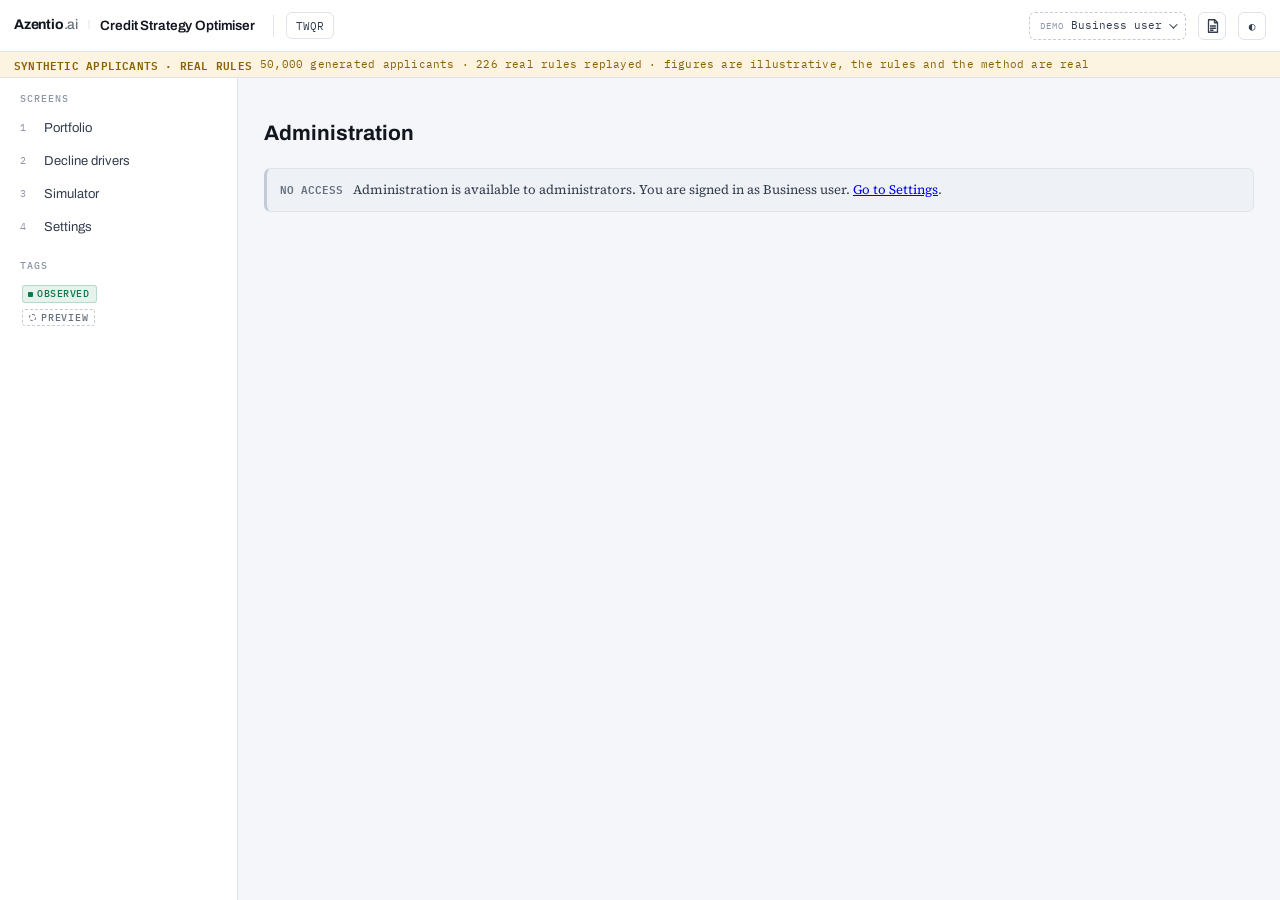
==== ui/admin.html @ 98392843 "Split Settings by role into settings.html and admin.html, with a demo role menu Settings (everyone) " ====
<!doctype html>
<html lang="en">
<head>
<meta charset="utf-8">
<meta name="viewport" content="width=device-width, initial-scale=1">
<title>Administration · Azentio.ai | Credit Strategy Optimiser</title>
<link rel="preconnect" href="https://fonts.googleapis.com">
<link rel="preconnect" href="https://fonts.gstatic.com" crossorigin>
<link rel="stylesheet" href="https://fonts.googleapis.com/css2?family=Archivo:wght@400;500;600;700&family=IBM+Plex+Mono:wght@400;500;600&family=Source+Serif+4:ital,opsz,wght@0,8..60,400;0,8..60,600;1,8..60,400&display=swap">

<link rel="stylesheet" href="tokens.css">
<link rel="stylesheet" href="client.css">
<link rel="stylesheet" href="shell.css">
<link rel="stylesheet" href="settings.css">
</head>
<body>
<div class="app">
  <header class="topbar">
    <button class="iconbtn railtoggle" id="railbtn" aria-label="Menu">☰</button>
    <div class="mark brand" aria-label="Azentio.ai | Credit Strategy Optimiser">
      <span class="az">Azentio<em>.ai</em></span><span class="sep" aria-hidden="true">|</span><b>Credit Strategy Optimiser</b>
    </div>
    <div class="topdiv hide-sm"></div>
    <button class="chip is-static" id="productchip"><span class="fig">—</span></button>
    <div class="spacer"></div>
    <button class="iconbtn" id="specbtn" aria-label="Spec notes" aria-pressed="false" title="Spec notes: number each item and explain it below">
      <svg width="16" height="16" viewBox="0 0 16 16" fill="none" stroke="currentColor" stroke-width="1.3" stroke-linecap="round" stroke-linejoin="round" aria-hidden="true">
        <path d="M3.5 1.75h6.25L12.5 4.5v9.75h-9z"/>
        <path d="M9.5 1.75V4.75h3"/>
        <path d="M5.5 8h5M5.5 10.25h5M5.5 12.25h2.5"/>
      </svg>
    </button>
    <button class="iconbtn" id="themebtn" aria-label="Theme">◐</button>
  </header>

  <div class="demostrip" data-note="sh_strip">
    <b>SYNTHETIC APPLICANTS · REAL RULES</b>
    <span id="demostriptext"></span>
  </div>

  <div class="body">
    <nav class="rail" id="rail" aria-label="Screens"></nav>
    <main class="canvas" id="canvas"><div class="canvaswrap" id="canvaswrap"></div></main>
  </div>
</div>
<div class="scrim" id="scrim"></div>

<script src="settings_data.js"></script>
<script src="session.js"></script>
<script src="demo_bar.js"></script>
<script src="settings_kit.js"></script>
<script src="settings_notes.js"></script>
<script src="admin_notes.js"></script>
<script src="page_shell.js"></script>
<script src="admin.js"></script>
</body>
</html>
---- ui/tokens.css ----
/* ============================================================================
   Credit Decision Studio — design tokens

   The thesis of this product is that every number declares how much we know
   about it. So the chrome is achromatic and the ONLY chroma on screen encodes
   provenance. If you see colour, it is telling you the epistemic status of a
   figure — never decoration, never brand.

   Provenance palette validated for CVD separation (deutan/protan ΔE ≥ 14.9,
   normal-vision ΔE ≥ 17.4) against both surfaces. NOT_MODELLED is deliberately
   achromatic and always carries a diagonal hatch: it is the absence of a
   number, and it must not read as a fourth category of number.
   ========================================================================= */
:root {
  /* achromatic chrome — neutrals carry a slight blue bias so they read as chosen */
  --ink:        #11161f;
  --ink-2:      #333d4d;
  --muted:      #66707f;
  --faint:      #8d97a6;
  --paper:      #f4f6f9;
  --surface:    #ffffff;
  --sunken:     #eef1f5;
  --raised:     #ffffff;
  --line:       #dfe4ea;
  --line-soft:  #eaeef3;
  --line-hard:  #c3cbd6;

  /* provenance — the only chroma in the product */
  --obs:        #0b7a4b;
  --pred:       #1f5fa8;
  --inf:        #c2570f;
  --nm:         #8b93a1;
  --obs-wash:   #e6f3ec;
  --pred-wash:  #e7eef8;
  --inf-wash:   #fbeee3;
  --nm-wash:    #eef0f3;

  /* reserved status — breach only. Never used as an accent. */
  --breach:     #a61b2b;
  --breach-wash:#fbeaec;
  --warn:       #8a6100;
  --warn-wash:  #fcf3e0;

  /* loss greys — achromatic on purpose: a loss is not a provenance. Lender (a rule or product
     limit ended it) is darker than customer (the applicant walked). Both hold ≥ 3:1 against
     --surface and --sunken. --on-obs is text drawn on a solid --obs band. */
  --loss-lender:   #3a4250;
  --loss-customer: #7f8795;
  --on-obs:        #ffffff;

  --shadow-sm:  0 1px 2px rgba(17,22,31,.06), 0 1px 1px rgba(17,22,31,.04);
  --shadow-md:  0 8px 24px rgba(17,22,31,.10), 0 2px 6px rgba(17,22,31,.06);

  --ui:    'Archivo', ui-sans-serif, system-ui, -apple-system, 'Segoe UI', sans-serif;
  --mono:  'IBM Plex Mono', ui-monospace, 'SF Mono', Menlo, monospace;
  --prose: 'Source Serif 4', Georgia, 'Times New Roman', serif;

  --rail: 238px;
  --ledger: 316px;
  --top: 52px;
}

@media (prefers-color-scheme: dark) {
  :root:not([data-theme="light"]) {
    --ink:        #e8ecf2;
    --ink-2:      #b9c2ce;
    --muted:      #8d97a6;
    --faint:      #6b7684;
    --paper:      #0c1015;
    --surface:    #141a22;
    --sunken:     #10151c;
    --raised:     #1a212b;
    --line:       #242c38;
    --line-soft:  #1c232d;
    --line-hard:  #3a4553;
    --obs:        #2ea875;
    --pred:       #5c92d6;
    --inf:        #d2762f;
    --nm:         #7c8694;
    --obs-wash:   #10251d;
    --pred-wash:  #131f30;
    --inf-wash:   #2a1c11;
    --nm-wash:    #1b212a;
    --breach:     #e2586a;
    --breach-wash:#2a1419;
    --warn:       #d5a43f;
    --warn-wash:  #261d0c;
    --loss-lender:   #bcc4ce;
    --loss-customer: #667080;
    --on-obs:        #0c1015;
    --shadow-sm:  0 1px 2px rgba(0,0,0,.4);
    --shadow-md:  0 10px 28px rgba(0,0,0,.5), 0 2px 6px rgba(0,0,0,.35);
  }
}
:root[data-theme="dark"] {
  --ink:        #e8ecf2;
  --ink-2:      #b9c2ce;
  --muted:      #8d97a6;
  --faint:      #6b7684;
  --paper:      #0c1015;
  --surface:    #141a22;
  --sunken:     #10151c;
  --raised:     #1a212b;
  --line:       #242c38;
  --line-soft:  #1c232d;
  --line-hard:  #3a4553;
  --obs:        #2ea875;
  --pred:       #5c92d6;
  --inf:        #d2762f;
  --nm:         #7c8694;
  --obs-wash:   #10251d;
  --pred-wash:  #131f30;
  --inf-wash:   #2a1c11;
  --nm-wash:    #1b212a;
  --breach:     #e2586a;
  --breach-wash:#2a1419;
  --warn:       #d5a43f;
  --warn-wash:  #261d0c;
  --loss-lender:   #bcc4ce;
  --loss-customer: #667080;
  --on-obs:        #0c1015;
  --shadow-sm:  0 1px 2px rgba(0,0,0,.4);
  --shadow-md:  0 10px 28px rgba(0,0,0,.5), 0 2px 6px rgba(0,0,0,.35);
}

* { box-sizing: border-box; }
html, body { height: 100%; }
body {
  margin: 0; background: var(--paper); color: var(--ink);
  font-family: var(--ui); font-size: 14px; line-height: 1.45;
  -webkit-font-smoothing: antialiased;
}
:focus-visible { outline: 2px solid var(--pred); outline-offset: 2px; border-radius: 3px; }
@media (prefers-reduced-motion: reduce) { *, *::before, *::after { animation-duration: .001ms !important; transition-duration: .001ms !important; } }

/* ---------------------------------------------------------------- app shell */
.app { display: flex; flex-direction: column; height: 100%; min-height: 0; }

.topbar {
  display: flex; align-items: center; gap: 12px;
  height: var(--top); flex: 0 0 auto;
  padding: 0 14px; background: var(--surface);
  border-bottom: 1px solid var(--line);
  position: sticky; top: env(safe-area-inset-top, 0px); z-index: 40;
}
.mark { display: flex; align-items: center; gap: 9px; padding-inline-end: 6px; }
.mark svg { display: block; }
.mark b { font-size: 13.5px; font-weight: 700; letter-spacing: -.01em; white-space: nowrap; }
.mark span { font-family: var(--mono); font-size: 10px; color: var(--faint); letter-spacing: .04em; }

.topdiv { width: 1px; height: 22px; background: var(--line); flex: 0 0 auto; }
.spacer { flex: 1 1 auto; }

.chip {
  display: inline-flex; align-items: center; gap: 6px; height: 27px;
  padding: 0 9px; border: 1px solid var(--line); border-radius: 6px;
  background: var(--surface); color: var(--ink-2);
  font-family: var(--mono); font-size: 11px; white-space: nowrap;
  cursor: pointer; transition: border-color .15s, background .15s;
}
.chip:hover { border-color: var(--line-hard); background: var(--sunken); }
.chip.is-static { cursor: default; }
.chip.is-static:hover { border-color: var(--line); background: var(--surface); }
.chip .dot { width: 6px; height: 6px; border-radius: 50%; background: var(--obs); flex: 0 0 auto; }
.chip.env-uat .dot { background: var(--warn); }
.chip.env-dev .dot { background: var(--nm); }
.chip kbd {
  font-family: var(--mono); font-size: 9.5px; color: var(--faint);
  border: 1px solid var(--line); border-radius: 3px; padding: 0 3px; background: var(--sunken);
}
.iconbtn {
  display: inline-grid; place-items: center; width: 28px; height: 28px;
  border: 1px solid var(--line); border-radius: 6px; background: var(--surface);
  color: var(--ink-2); cursor: pointer; font-family: var(--mono); font-size: 11px;
  transition: border-color .15s, background .15s;
}
.iconbtn:hover { border-color: var(--line-hard); background: var(--sunken); }

.who { display: flex; align-items: center; gap: 8px; }
.who .av {
  width: 27px; height: 27px; border-radius: 50%; display: grid; place-items: center;
  background: var(--sunken); border: 1px solid var(--line);
  font-family: var(--mono); font-size: 10.5px; font-weight: 600; color: var(--ink-2);
}
.who .nm { line-height: 1.15; }
.who .nm b { display: block; font-size: 12px; font-weight: 600; }
.who .nm span { display: block; font-family: var(--mono); font-size: 9.5px; color: var(--faint); letter-spacing: .03em; }

/* synthetic-data strip — REQUIREMENTS §31.4 */
.demostrip {
  flex: 0 0 auto; display: flex; align-items: center; gap: 8px;
  padding: 5px 14px; background: var(--warn-wash);
  border-bottom: 1px solid var(--line);
  font-family: var(--mono); font-size: 10.5px; color: var(--warn); letter-spacing: .02em;
}
.demostrip b { font-weight: 600; }

.body { display: flex; flex: 1 1 auto; min-height: 0; }

/* ---------------------------------------------------------------- left rail */
.rail {
  flex: 0 0 var(--rail); width: var(--rail); background: var(--surface);
  border-inline-end: 1px solid var(--line); overflow-y: auto; padding: 14px 0 28px;
}
.railgroup { padding: 0 12px; margin-bottom: 16px; }
.railgroup > h4 {
  margin: 0 0 6px; padding-inline-start: 8px;
  font-family: var(--mono); font-size: 9.5px; font-weight: 500;
  letter-spacing: .1em; text-transform: uppercase; color: var(--faint);
}
.navitem {
  display: flex; align-items: center; gap: 9px; width: 100%;
  padding: 7px 8px; border: 0; border-radius: 6px; background: none;
  color: var(--ink-2); font-family: var(--ui); font-size: 13px; text-align: start;
  cursor: pointer; transition: background .12s, color .12s;
}
.navitem:hover { background: var(--sunken); color: var(--ink); }
.navitem[aria-current="page"] { background: var(--sunken); color: var(--ink); font-weight: 600; }
.navitem .n {
  font-family: var(--mono); font-size: 10px; color: var(--faint);
  min-width: 15px; font-variant-numeric: tabular-nums;
}
.navitem[aria-current="page"] .n { color: var(--ink); }
.navitem .lbl { flex: 1 1 auto; min-width: 0; }
.navitem .flag {
  width: 5px; height: 5px; border-radius: 50%; flex: 0 0 auto;
}
.navitem .flag.obs { background: var(--obs); }
.navitem .flag.inf { background: var(--inf); }
.navitem .flag.breach { background: var(--breach); }

/* ---------------------------------------------------------------- canvas */
.canvas { flex: 1 1 auto; min-width: 0; overflow-y: auto; }
.canvaswrap { padding: 22px 26px 64px; max-width: 1180px; }

.pagehead { margin-bottom: 20px; }
.pagehead .eyebrow {
  font-family: var(--mono); font-size: 10px; letter-spacing: .12em;
  text-transform: uppercase; color: var(--faint); margin-bottom: 5px;
}
.pagehead h1 {
  margin: 0 0 7px; font-size: 25px; font-weight: 700; letter-spacing: -.021em;
  text-wrap: balance; line-height: 1.16;
}
.pagehead .sub {
  font-family: var(--prose); font-size: 15px; line-height: 1.52;
  color: var(--muted); max-width: 66ch; margin: 0;
}

/* ---------------------------------------------------------------- ledger */
.ledger {
  flex: 0 0 var(--ledger); width: var(--ledger);
  background: var(--surface); border-inline-start: 1px solid var(--line);
  overflow-y: auto; padding: 16px 16px 40px;
}
.ledger h3 {
  margin: 0 0 3px; font-family: var(--mono); font-size: 10px; font-weight: 600;
  letter-spacing: .11em; text-transform: uppercase; color: var(--faint);
}
.ledger .lead {
  font-family: var(--prose); font-size: 12.5px; line-height: 1.5;
  color: var(--muted); margin: 0 0 14px;
}
.ledgerblock { padding-bottom: 14px; margin-bottom: 14px; border-bottom: 1px solid var(--line-soft); }
.ledgerblock:last-child { border-bottom: 0; }

/* ---------------------------------------------------------------- provenance */
.pv {
  display: inline-flex; align-items: center; gap: 4px; vertical-align: middle;
  padding: 1px 6px 1px 5px; border-radius: 3px;
  font-family: var(--mono); font-size: 9.5px; font-weight: 500; letter-spacing: .06em;
  white-space: nowrap; border: 1px solid transparent;
}
.pv::before { content: ''; width: 5px; height: 5px; border-radius: 1px; flex: 0 0 auto; }
.pv-OBSERVED      { color: var(--obs);  background: var(--obs-wash);  border-color: color-mix(in srgb, var(--obs) 22%, transparent); }
.pv-OBSERVED::before { background: var(--obs); }
.pv-PREDICTED     { color: var(--pred); background: var(--pred-wash); border-color: color-mix(in srgb, var(--pred) 22%, transparent); }
.pv-PREDICTED::before { background: var(--pred); }
.pv-INFERRED      { color: var(--inf);  background: var(--inf-wash);  border-color: color-mix(in srgb, var(--inf) 22%, transparent); }
.pv-INFERRED::before { background: var(--inf); }
.pv-NOT_MODELLED  { color: var(--nm);   background: var(--nm-wash);   border-color: color-mix(in srgb, var(--nm) 30%, transparent); }
.pv-NOT_MODELLED::before {
  background: repeating-linear-gradient(45deg, var(--nm) 0 1px, transparent 1px 2.5px);
}
.pv-BLENDED       { color: var(--ink-2); background: var(--sunken); border-color: var(--line); }
.pv-BLENDED::before {
  background: linear-gradient(90deg, var(--obs) 0 50%, var(--inf) 50% 100%);
}

/* ---------------------------------------------------------------- figures */
.fig { font-family: var(--mono); font-variant-numeric: tabular-nums; letter-spacing: -.01em; }
.nodata { font-family: var(--mono); color: var(--faint); }

.tiles { display: grid; gap: 1px; background: var(--line); border: 1px solid var(--line); border-radius: 9px; overflow: hidden; }
.tiles.c1 { grid-template-columns: minmax(0,1fr); }
.tiles.c2 { grid-template-columns: repeat(2, minmax(0,1fr)); }
.tiles.c3 { grid-template-columns: repeat(3, minmax(0,1fr)); }
.tiles.c4 { grid-template-columns: repeat(4, minmax(0,1fr)); }
.tile { background: var(--surface); padding: 13px 15px 14px; min-width: 0; }
.tile .k {
  font-family: var(--mono); font-size: 9.5px; letter-spacing: .09em;
  text-transform: uppercase; color: var(--faint); margin-bottom: 7px;
  display: flex; align-items: center; gap: 5px; flex-wrap: wrap;
  min-height: 30px; align-content: flex-start; line-height: 1.35;
}
.tile .v {
  font-family: var(--mono); font-size: 25px; font-weight: 500; letter-spacing: -.028em;
  font-variant-numeric: tabular-nums; line-height: 1.05; color: var(--ink);
  display: flex; align-items: baseline; gap: 7px; flex-wrap: wrap;
}
.tile .v small { font-size: 12px; font-weight: 400; color: var(--muted); letter-spacing: 0; }
.tile .d { margin-top: 6px; font-size: 11.5px; color: var(--muted); }
.tile .d .fig { font-size: 11px; }
.tile.on-obs  .v { color: var(--obs); }
.tile.on-inf  .v { color: var(--inf); }
.tile.on-breach .v { color: var(--breach); }

/* ---------------------------------------------------------------- panels */
.panel {
  background: var(--surface); border: 1px solid var(--line);
  border-radius: 9px; margin-top: 18px; overflow: hidden;
}
.panelhead {
  display: flex; align-items: center; gap: 10px; flex-wrap: wrap;
  padding: 12px 15px; border-bottom: 1px solid var(--line-soft);
}
.panelhead h2 { margin: 0; font-size: 14px; font-weight: 600; letter-spacing: -.005em; }
.panelhead .hint { font-family: var(--mono); font-size: 10px; color: var(--faint); letter-spacing: .03em; }
.panelbody { padding: 15px; }
.panelbody.tight { padding: 0; }

.note {
  font-family: var(--prose); font-size: 13.5px; line-height: 1.55; color: var(--muted);
  margin: 0; max-width: 72ch;
}
.note + .note { margin-top: 9px; }
.note b, .note strong { color: var(--ink-2); font-weight: 600; }
.note code, .code { font-family: var(--mono); font-size: .88em; color: var(--ink-2); background: var(--sunken); padding: 1px 4px; border-radius: 3px; }

.caveat {
  display: flex; gap: 10px; padding: 11px 13px; border-radius: 7px;
  background: var(--sunken); border: 1px solid var(--line);
  border-inline-start: 3px solid var(--line-hard); margin-top: 14px;
}
.caveat.warn   { background: var(--warn-wash);   border-color: color-mix(in srgb, var(--warn) 25%, transparent);   border-inline-start-color: var(--warn); }
.caveat.breach { background: var(--breach-wash); border-color: color-mix(in srgb, var(--breach) 25%, transparent); border-inline-start-color: var(--breach); }
.caveat.obs    { background: var(--obs-wash);    border-color: color-mix(in srgb, var(--obs) 25%, transparent);    border-inline-start-color: var(--obs); }
.caveat .ci { font-family: var(--mono); font-size: 11px; font-weight: 600; flex: 0 0 auto; color: var(--muted); padding-top: 1px; }
.caveat.warn .ci { color: var(--warn); }
.caveat.breach .ci { color: var(--breach); }
.caveat.obs .ci { color: var(--obs); }
.caveat p { margin: 0; font-family: var(--prose); font-size: 13px; line-height: 1.5; color: var(--ink-2); }
.caveat p + p { margin-top: 6px; }
.caveat strong { font-weight: 600; }

/* ---------------------------------------------------------------- tables */
.tablewrap { overflow-x: auto; }
table.t { width: 100%; border-collapse: collapse; font-size: 12.5px; }
table.t th {
  text-align: start; padding: 8px 12px; font-family: var(--mono); font-weight: 500;
  font-size: 9.5px; letter-spacing: .08em; text-transform: uppercase; color: var(--faint);
  border-bottom: 1px solid var(--line); white-space: nowrap; background: var(--surface);
  position: sticky; top: 0;
}
table.t td { padding: 8px 12px; border-bottom: 1px solid var(--line-soft); vertical-align: top; }
table.t tr:last-child td { border-bottom: 0; }
table.t td.num { text-align: end; font-family: var(--mono); font-variant-numeric: tabular-nums; white-space: nowrap; }
table.t th.num { text-align: end; }
table.t tbody tr:hover td { background: var(--sunken); }
table.t tr.is-total td { border-top: 1px solid var(--line-hard); font-weight: 600; background: var(--sunken); }
table.t tr.is-nm td { color: var(--nm); }
.rid { font-family: var(--mono); font-size: 11px; color: var(--ink-2); white-space: nowrap; }
.thin {
  font-family: var(--mono); font-size: 9px; letter-spacing: .07em; color: var(--inf);
  border: 1px solid color-mix(in srgb, var(--inf) 30%, transparent); background: var(--inf-wash);
  padding: 0 4px; border-radius: 3px;
}

/* ---------------------------------------------------------------- controls */
.controls { display: grid; gap: 15px; }
.ctrl { display: grid; gap: 7px; }
.ctrl .row { display: flex; align-items: baseline; justify-content: space-between; gap: 10px; }
.ctrl label { font-size: 12.5px; font-weight: 500; color: var(--ink-2); display: flex; align-items: center; gap: 7px; }
.ctrl .val { font-family: var(--mono); font-size: 14px; font-weight: 500; font-variant-numeric: tabular-nums; }
.ctrl .val .was { font-size: 10.5px; color: var(--faint); font-weight: 400; margin-inline-start: 6px; }
.ctrl input[type=range] { width: 100%; accent-color: var(--ink-2); height: 20px; }
.ctrl .scale { display: flex; justify-content: space-between; font-family: var(--mono); font-size: 9.5px; color: var(--faint); }

.lock {
  font-family: var(--mono); font-size: 9px; letter-spacing: .07em; color: var(--breach);
  border: 1px solid color-mix(in srgb, var(--breach) 30%, transparent);
  background: var(--breach-wash); padding: 0 4px; border-radius: 3px; white-space: nowrap;
}
.toggles { display: grid; gap: 8px; }
.tg {
  display: flex; align-items: center; gap: 10px; padding: 9px 11px;
  border: 1px solid var(--line); border-radius: 7px; background: var(--surface);
}
.tg.is-locked { background: var(--sunken); }
.tg input { margin: 0; accent-color: var(--ink-2); width: 15px; height: 15px; flex: 0 0 auto; }
.tg .tgmain { flex: 1 1 auto; min-width: 0; }
.tg .tgmain b { display: block; font-family: var(--mono); font-size: 11px; font-weight: 500; }
.tg .tgmain span { display: block; font-size: 11px; color: var(--muted); margin-top: 1px; }

.btn {
  display: inline-flex; align-items: center; justify-content: center; gap: 7px;
  padding: 8px 15px; border-radius: 7px; border: 1px solid var(--ink);
  background: var(--ink); color: var(--surface);
  font-family: var(--ui); font-size: 13px; font-weight: 600; cursor: pointer;
  transition: opacity .15s;
}
.btn:hover { opacity: .88; }
.btn:disabled { opacity: .45; cursor: default; }
.btn.ghost { background: var(--surface); color: var(--ink-2); border-color: var(--line-hard); font-weight: 500; }
.btn.ghost:hover { background: var(--sunken); opacity: 1; }
.btn.sm { padding: 5px 11px; font-size: 12px; }

.seg { display: inline-flex; border: 1px solid var(--line); border-radius: 7px; overflow: hidden; background: var(--surface); }
.seg button {
  padding: 6px 12px; border: 0; background: none; color: var(--muted);
  font-family: var(--mono); font-size: 11px; cursor: pointer; border-inline-end: 1px solid var(--line);
}
.seg button:last-child { border-inline-end: 0; }
.seg button[aria-pressed="true"] { background: var(--sunken); color: var(--ink); font-weight: 600; }

/* ---------------------------------------------------------------- charts */
.chart { width: 100%; display: block; overflow: visible; }
.chart text { font-family: var(--mono); fill: var(--muted); font-size: 10px; }
.chart .axis { stroke: var(--line); stroke-width: 1; }
.chart .grid { stroke: var(--line-soft); stroke-width: 1; }
.chart .lbl-strong { fill: var(--ink); font-weight: 500; }
.hatch-nm { fill: var(--nm-wash); }

.legend { display: flex; flex-wrap: wrap; gap: 12px; margin-top: 10px; }
.legend .li { display: flex; align-items: center; gap: 6px; font-family: var(--mono); font-size: 10.5px; color: var(--muted); }
.legend .sw { width: 10px; height: 10px; border-radius: 2px; flex: 0 0 auto; border: 1px solid rgba(0,0,0,.08); }

.tip {
  position: fixed; z-index: 90; pointer-events: none; opacity: 0;
  background: var(--raised); border: 1px solid var(--line-hard); border-radius: 7px;
  box-shadow: var(--shadow-md); padding: 8px 10px; font-size: 11.5px;
  max-width: 260px; transition: opacity .1s; color: var(--ink);
}
.tip b { font-family: var(--mono); font-size: 11px; display: block; margin-bottom: 3px; }
.tip .r { display: flex; justify-content: space-between; gap: 14px; font-family: var(--mono); font-size: 10.5px; color: var(--muted); }
.tip .r span:last-child { color: var(--ink); }

/* stacked provenance bar */
.pvbar { display: flex; height: 26px; border-radius: 5px; overflow: hidden; border: 1px solid var(--line); background: var(--sunken); }
.pvbar > div { position: relative; min-width: 0; transition: flex-basis .35s ease; }
.pvbar .s-obs { background: var(--obs); }
.pvbar .s-inf { background: var(--inf); }
.pvbar .s-nm  { background: repeating-linear-gradient(45deg, var(--nm) 0 3px, color-mix(in srgb, var(--nm) 45%, transparent) 3px 6px); }
.pvbar > div + div { border-inline-start: 2px solid var(--surface); }
.pvkeys { display: grid; gap: 5px; margin-top: 9px; }
.pvkeys .k { display: flex; align-items: center; gap: 7px; font-family: var(--mono); font-size: 10.5px; }
.pvkeys .k .sw { width: 9px; height: 9px; border-radius: 2px; flex: 0 0 auto; }
.pvkeys .k .nmsw { background: repeating-linear-gradient(45deg, var(--nm) 0 2px, transparent 2px 4px); border: 1px solid var(--nm); }
.pvkeys .k .lbl { flex: 1 1 auto; color: var(--muted); }
.pvkeys .k .v { color: var(--ink); font-variant-numeric: tabular-nums; }

/* constraint gauge */
.gauge { margin-top: 4px; }
.gauge .track { position: relative; height: 8px; border-radius: 4px; background: var(--sunken); border: 1px solid var(--line); overflow: hidden; }
.gauge .fill { position: absolute; inset-block: 0; inset-inline-start: 0; background: var(--obs); transition: inline-size .4s ease; }
.gauge.is-breach .fill { background: var(--breach); }
.gauge .cap { position: absolute; inset-block: -3px; width: 2px; background: var(--ink); }
.gauge .rowlbl { display: flex; justify-content: space-between; font-family: var(--mono); font-size: 10.5px; margin-bottom: 5px; }
.gauge .rowlbl span:last-child { color: var(--muted); }

/* funnel */
.funnel { display: grid; gap: 7px; }
.fstep { display: grid; grid-template-columns: 1fr auto; gap: 10px; align-items: center; }
.fstep .fbar { height: 34px; border-radius: 5px; background: var(--sunken); border: 1px solid var(--line); position: relative; overflow: hidden; }
.fstep .ffill { position: absolute; inset-block: 0; inset-inline-start: 0; background: var(--pred-wash); border-inline-end: 2px solid var(--pred); transition: inline-size .5s ease; }
.fstep .ftext { position: absolute; inset-block: 0; inset-inline-start: 11px; display: flex; align-items: center; gap: 9px; font-size: 12px; }
.fstep .ftext .fn { font-family: var(--mono); font-variant-numeric: tabular-nums; font-weight: 500; }
.fstep .ftext .fl { color: var(--muted); }
.fstep .fpct { font-family: var(--mono); font-size: 11px; color: var(--faint); font-variant-numeric: tabular-nums; min-width: 46px; text-align: end; }

/* run states */
.runlog { display: grid; gap: 6px; font-family: var(--mono); font-size: 11.5px; }
.runlog .ln { display: flex; align-items: center; gap: 9px; color: var(--faint); transition: color .2s; }
.runlog .ln.is-done { color: var(--ink-2); }
.runlog .ln .st { width: 12px; text-align: center; }
.runlog .ln.is-done .st { color: var(--obs); }

.skeleton { background: var(--sunken); border-radius: 6px; animation: pulse 1.4s ease-in-out infinite; }
@keyframes pulse { 0%,100% { opacity: .55; } 50% { opacity: 1; } }

/* audit feed */
.feed { display: grid; gap: 0; }
.feed .ev { display: grid; grid-template-columns: auto 1fr; gap: 9px; padding: 8px 0; border-bottom: 1px solid var(--line-soft); }
.feed .ev:last-child { border-bottom: 0; }
.feed .ev .t { font-family: var(--mono); font-size: 9.5px; color: var(--faint); padding-top: 2px; white-space: nowrap; }
.feed .ev .m { font-size: 11.5px; line-height: 1.4; min-width: 0; }
.feed .ev .m b { font-weight: 600; }
.feed .ev .m span { display: block; font-family: var(--mono); font-size: 9.5px; color: var(--faint); margin-top: 1px; }

/* diff */
.diff { font-family: var(--mono); font-size: 11.5px; }
.diff .dl { display: grid; grid-template-columns: 16px 1fr; gap: 8px; padding: 3px 9px; border-radius: 4px; }
.diff .dl.add { background: var(--obs-wash); color: var(--obs); }
.diff .dl.del { background: var(--breach-wash); color: var(--breach); }
.diff .dl.same { color: var(--muted); }

/* maker-checker */
.mcstep { display: grid; grid-template-columns: 26px 1fr; gap: 11px; padding-bottom: 14px; position: relative; }
.mcstep::before { content: ''; position: absolute; inset-inline-start: 12.5px; top: 26px; bottom: 0; width: 1px; background: var(--line); }
.mcstep:last-child { padding-bottom: 0; }
.mcstep:last-child::before { display: none; }
.mcstep .bub {
  width: 26px; height: 26px; border-radius: 50%; display: grid; place-items: center;
  border: 1px solid var(--line-hard); background: var(--surface);
  font-family: var(--mono); font-size: 10px; color: var(--faint); z-index: 1;
}
.mcstep.is-done .bub { border-color: var(--obs); color: var(--obs); background: var(--obs-wash); }
.mcstep.is-active .bub { border-color: var(--ink); color: var(--ink); font-weight: 600; }
.mcstep .mcb b { display: block; font-size: 12.5px; font-weight: 600; }
.mcstep .mcb p { margin: 2px 0 0; font-size: 11.5px; color: var(--muted); }
.mcstep .mcb .who2 { font-family: var(--mono); font-size: 10px; color: var(--faint); margin-top: 3px; }

/* champion/challenger arms */
.arms { display: grid; gap: 12px; }
.arm { border: 1px solid var(--line); border-radius: 8px; padding: 13px 15px; background: var(--surface); }
.arm.is-chal { border-inline-start: 3px solid var(--inf); }
.arm.is-champ { border-inline-start: 3px solid var(--obs); }
.armhead { display: flex; align-items: center; justify-content: space-between; gap: 10px; margin-bottom: 10px; }
.armhead b { font-size: 13px; }
.armgrid { display: grid; grid-template-columns: repeat(auto-fit, minmax(96px, 1fr)); gap: 12px; }
.armgrid .a { min-width: 0; }
.armgrid .a .k { font-family: var(--mono); font-size: 9px; letter-spacing: .08em; text-transform: uppercase; color: var(--faint); }
.armgrid .a .v { font-family: var(--mono); font-size: 16px; font-variant-numeric: tabular-nums; margin-top: 3px; }

.roadmap { display: grid; gap: 0; }
.rmrow { display: grid; grid-template-columns: 96px 1fr; gap: 14px; padding: 13px 0; border-bottom: 1px solid var(--line-soft); }
.rmrow:last-child { border-bottom: 0; }
.rmrow .rd { font-family: var(--mono); font-size: 11px; color: var(--ink-2); }
.rmrow .rd span { display: block; font-size: 9.5px; color: var(--faint); margin-top: 2px; letter-spacing: .06em; }
.rmrow .rb b { display: block; font-size: 13px; font-weight: 600; margin-bottom: 3px; }
.rmrow .rb p { margin: 0; font-family: var(--prose); font-size: 13px; color: var(--muted); line-height: 1.5; }
.st-pill {
  display: inline-block; font-family: var(--mono); font-size: 9px; letter-spacing: .07em;
  padding: 1px 5px; border-radius: 3px; margin-inline-start: 7px; vertical-align: 1px;
}
.st-pill.shipped { color: var(--obs); background: var(--obs-wash); border: 1px solid color-mix(in srgb, var(--obs) 25%, transparent); }
.st-pill.spec    { color: var(--muted); background: var(--sunken); border: 1px solid var(--line); }

.cols2 { display: grid; grid-template-columns: repeat(auto-fit, minmax(300px, 1fr)); gap: 18px; align-items: start; }
.cols2 .panel { margin-top: 0; }

.railtoggle { display: none; }

/* ---------------------------------------------------------------- responsive */
@media (max-width: 1320px) { :root { --ledger: 280px; } }
@media (max-width: 1120px) {
  /* four across stops being readable once the ledger overlays the canvas */
  .tiles.c4, .tiles.c3 { grid-template-columns: repeat(2, minmax(0,1fr)); }
  .ledger { display: none; }
  .ledger.is-open {
    display: block; position: fixed; inset-block: 0; inset-inline-end: 0; width: min(330px, 92vw);
    z-index: 60; box-shadow: var(--shadow-md); padding-top: calc(16px + env(safe-area-inset-top, 0px));
  }
  .railtoggle { display: inline-grid; }
}
@media (max-width: 860px) {
  .rail {
    position: fixed; inset-block: 0; inset-inline-start: 0; z-index: 60;
    box-shadow: var(--shadow-md); display: none;
    padding-top: calc(14px + env(safe-area-inset-top, 0px));
  }
  .rail.is-open { display: block; }
  .canvaswrap { padding: 18px 16px 56px; }
  .mark b { display: none; }
  .hide-sm { display: none !important; }
}
@media (max-width: 560px) {
  .tiles.c4, .tiles.c3, .tiles.c2 { grid-template-columns: minmax(0,1fr); }
  .pagehead h1 { font-size: 21px; }
  .tile .v { font-size: 21px; }
}

.scrim { position: fixed; inset: 0; background: rgba(17,22,31,.4); z-index: 50; display: none; }
.scrim.is-open { display: block; }
---- ui/client.css ----
/* Screen-specific layout for the client screens.
   No new colours: everything chromatic comes from the provenance tokens in tokens.css. */

/* client.html has no evidence ledger, so the rail + canvas flex layout in tokens.css needs no
   override here. The rail's own responsive collapse below 860px is inherited unchanged. */

/* ------------------------------------------------------------------ funnel
   One panel, two views (Funnel, Bars) over one model. Still-in is --obs (it is OBSERVED).
   Losses are achromatic: --loss-lender when a rule or product limit ended the application,
   --loss-customer when the applicant walked. No hue and no hatch, so colour still encodes
   provenance only and hatching still means NOT MODELLED. Every figure is tabular. */
.fpanel { font-variant-numeric: tabular-nums; }
.fpanel .panelhead h3 { margin-inline-end: auto; }

.fseg { display: inline-flex; padding: 2px; gap: 2px; border: 1px solid var(--line); border-radius: 7px; background: var(--sunken); }
.fseg button {
  border: 0; background: transparent; color: var(--muted); cursor: pointer;
  font-family: var(--ui); font-size: 12px; font-weight: 500; padding: 4px 11px; border-radius: 5px;
}
.fseg button:hover { color: var(--ink); }
.fseg button[aria-pressed="true"] { background: var(--surface); color: var(--ink); box-shadow: var(--shadow-sm); }

.flede { margin: 0 0 12px; font-size: 13.5px; line-height: 1.55; color: var(--ink-2); max-width: 72ch; }
.flede b { color: var(--ink); font-weight: 600; }

.fkey { display: flex; flex-wrap: wrap; gap: 6px 16px; margin-bottom: 10px; font-size: 11.5px; color: var(--muted); }
.fkey span { display: inline-flex; align-items: center; gap: 6px; }
.fkey i { display: block; width: 12px; height: 8px; border-radius: 2px; }
.fkey .k-go { background: var(--obs); }
.fkey .k-lender { background: var(--loss-lender); }
.fkey .k-customer { background: var(--loss-customer); }

/* The two views share one grid cell, so the panel is always as tall as the taller view and the
   page never jumps on a switch. The switch is a 300ms cross-fade. */
.fviews { display: grid; }
.fview { grid-area: 1 / 1; min-width: 0; opacity: 0; visibility: hidden;
         transition: opacity .3s ease, visibility 0s linear .3s; }
.fview.is-on { opacity: 1; visibility: visible; transition: opacity .3s ease, visibility 0s; }
@media (prefers-reduced-motion: reduce) { .fview, .fview.is-on { transition: none; } }

/* ---------------------------------------------------------- bars view */
/* One grid for the whole view, which every row joins as a subgrid: the figure column is sized
   once, to its widest content, so it never wraps and every row's columns line up. */
.fbars { display: grid; grid-template-columns: 172px minmax(0, 1fr) max-content 26px; column-gap: 12px;
         row-gap: 4px; padding: 2px 0 4px; }
.fbars > * { grid-column: 1 / -1; }
.frow { display: grid; grid-template-columns: subgrid; align-items: center; min-height: 36px; border-radius: 6px; }
.frow .lbl { display: flex; flex-direction: column; gap: 1px; min-width: 0; }
.frow .lbl b { font-size: 12.5px; font-weight: 500; color: var(--ink); }
.frow .lbl .why { font-size: 11px; color: var(--muted); }
.frow .track { height: 22px; position: relative; background: var(--sunken); border-radius: 4px; overflow: hidden; }
.frow .track i { position: absolute; inset-block: 0; inset-inline-start: 0; display: block; }
.frow .track i.go { background: var(--obs); opacity: .82; border-radius: 4px 0 0 4px; }
/* The 2px gap between kept and lost separates them without relying on hue. */
.frow .track i.lost { border-inline-start: 2px solid var(--sunken); }
.frow.is-lender .track i.lost { background: var(--loss-lender); }
.frow.is-customer .track i.lost { background: var(--loss-customer); }
.frow .fig-r { display: flex; flex-direction: column; align-items: flex-end; gap: 1px; text-align: end; font-family: var(--mono); }
.frow .fig-r b { font-size: 13px; font-weight: 500; color: var(--ink-2); display: inline-flex; align-items: center; gap: 6px; }
.frow .fig-r > span { font-size: 10.5px; color: var(--muted); white-space: nowrap; }
.frow .fig-r b { white-space: nowrap; }
.frow.is-worst .lbl b, .frow.is-worst .fig-r b { font-weight: 700; color: var(--ink); }
.frow.is-open { background: var(--sunken); box-shadow: 0 0 0 4px var(--sunken); }
.frow .chev { display: flex; justify-content: center; }

.fbadge { font-style: normal; font-family: var(--mono); font-size: 9px; font-weight: 600; letter-spacing: .08em;
          text-transform: uppercase; color: var(--muted); border: 1px solid var(--line-hard); border-radius: 4px; padding: 1px 5px; }
.fbadge.is-booked { color: var(--obs); border-color: color-mix(in srgb, var(--obs) 40%, transparent); background: var(--obs-wash); }

/* Applied and Booked are the totals the funnel starts and ends on: same separator either side. */
.fsep { height: 0; border-top: 1px solid var(--line); margin: 4px 0; }
.frow.is-start .lbl b, .frow.is-end .lbl b, .frow.is-end .fig-r b { font-weight: 700; color: var(--ink); }
.frow.is-end { background: var(--paper); box-shadow: 0 0 0 4px var(--paper); }
.frow.is-end .track { background: var(--surface); }
.frow.is-end .track i.go { opacity: 1; }

.fgroup { display: flex; align-items: flex-end; justify-content: space-between; gap: 12px; padding: 8px 0 2px;
          border-bottom: 1px solid var(--line-soft); margin-bottom: 2px; }
.fgroup .gl, .fgroup .colhead { font-family: var(--mono); font-size: 9.5px; letter-spacing: .08em; text-transform: uppercase; color: var(--faint); }
.fgroup .colhead { text-align: end; margin-inline-end: 38px; display: flex; flex-direction: column; align-items: flex-end; }
.fgroup .colhead small { font-size: 9px; letter-spacing: 0; text-transform: none; }
.fbars .fgroup:first-of-type { padding-top: 2px; }

.fchev { display: inline-grid; place-items: center; width: 24px; height: 24px; border-radius: 5px; cursor: pointer;
         border: 1px solid var(--line); background: var(--surface); color: var(--ink-2); padding: 0; }
.fchev:hover { border-color: var(--line-hard); color: var(--ink); }
.fchev svg { transition: transform .2s ease; }
.fchev[aria-expanded="true"] svg { transform: rotate(90deg); }

/* ---------------------------------------------------------- funnel view */
.ffunnelhost { width: 100%; }
.fsvg { display: block; overflow: visible; font-family: var(--ui); }
.fsvg .f-band { fill: var(--obs); opacity: .88; }
.fsvg .f-band.is-end { opacity: 1; }
.fsvg .f-conn { fill: var(--obs); opacity: .26; }
.fsvg .f-total { stroke: var(--ink-2); stroke-width: 1; }
.fsvg .f-blabel { font-family: var(--mono); font-size: 11px; fill: var(--ink-2); font-variant-numeric: tabular-nums; }
.fsvg .f-blabel.is-in { fill: var(--on-obs); font-weight: 500; }
.fsvg .f-blabel.is-end { font-weight: 600; fill: var(--ink); }
.fsvg .f-blabel.is-end.is-in { fill: var(--on-obs); }
.fsvg .f-name { font-size: 12.5px; font-weight: 500; fill: var(--ink); }
.fsvg .f-name.is-start, .fsvg .f-name.is-end { font-weight: 700; }
.fsvg .f-sub { font-size: 11px; fill: var(--muted); }
.fsvg .f-gl { font-family: var(--mono); font-size: 9.5px; letter-spacing: .08em; text-transform: uppercase; fill: var(--faint); }
.fsvg .f-gdiv { stroke: var(--line-soft); stroke-width: 1; }
.fsvg .f-arrow { fill: none; stroke-linecap: butt; }
.fsvg .is-lender .f-arrow { stroke: var(--loss-lender); }
.fsvg .is-lender .f-head { fill: var(--loss-lender); }
.fsvg .is-customer .f-arrow { stroke: var(--loss-customer); stroke-dasharray: 5 4; }
.fsvg .is-customer .f-head { fill: var(--loss-customer); }
.fsvg .f-l1 { font-family: var(--mono); font-size: 12px; font-weight: 600; fill: var(--ink); font-variant-numeric: tabular-nums; }
.fsvg .f-l2 { font-family: var(--mono); font-size: 10.5px; fill: var(--muted); font-variant-numeric: tabular-nums; }
.fsvg .f-hit { fill: transparent; stroke: transparent; stroke-width: 2; }
.fsvg .f-leak.is-drill { cursor: pointer; }
.fsvg .f-leak.is-drill:hover .f-hit, .fsvg .f-leak.is-open .f-hit { fill: var(--sunken); }
.fsvg .f-leak:focus { outline: none; }
.fsvg .f-leak:focus-visible .f-hit { stroke: var(--pred); }

/* ---------------------------------------------------------- drill-down (shared) */
.fdrill:empty { display: none; }
.fdrill { margin-top: 12px; }
.fdrill-in { border: 1px solid var(--line); border-radius: 8px; padding: 12px 14px; background: var(--surface);
             border-inline-start: 3px solid var(--loss-lender); }
.fdrill-in.is-customer { border-inline-start-color: var(--loss-customer); }
.fdrill-head { display: flex; align-items: baseline; gap: 10px; }
.fdrill-head h4 { margin: 0; font-size: 13px; font-weight: 600; border-radius: 4px; }
.fdrill-head .fclose { margin-inline-start: auto; }
.fdrill-head h4 span { font-weight: 400; color: var(--muted); }
.fdrill-head h4:focus { outline: none; }
.fdrill-head h4:focus-visible { outline: 2px solid var(--pred); outline-offset: 2px; }
/* Opened by pointer: focus still moves here for screen readers, but no ring is drawn. */
.fdrill-head h4.is-quiet:focus-visible { outline: none; }
.fclose { border: 1px solid var(--line); background: var(--surface); color: var(--ink-2); border-radius: 5px;
          width: 24px; height: 24px; cursor: pointer; font-size: 15px; line-height: 1; padding: 0; }
.fclose:hover { color: var(--ink); border-color: var(--line-hard); }
.fdrill-sub { margin: 4px 0 10px; font-size: 12px; color: var(--muted); }
.fdrill-cols, .fdrill-list li { display: grid; grid-template-columns: minmax(0, 1fr) 84px 96px 110px; gap: 12px; align-items: center; }
.fdrill-list li { align-items: start; }
.fdrill-list li > .rc, .fdrill-list li > .rp { padding-top: 1px; }
.fdrill-list li > .rb { margin-top: 6px; }
.fdrill-cols { font-family: var(--mono); font-size: 9.5px; letter-spacing: .08em; text-transform: uppercase; color: var(--faint);
               padding-bottom: 4px; border-bottom: 1px solid var(--line-soft); }
.fdrill-cols > span:nth-child(2), .fdrill-cols > span:nth-child(3) { text-align: end; }
.fdrill-cols.has-sole, .fdrill-list.has-sole li { grid-template-columns: minmax(0, 1fr) 84px 64px 96px 90px; }
.fdrill-cols .soleh { position: relative; display: inline-flex; align-items: center; justify-content: flex-end; gap: 5px; }
.finfo { width: 15px; height: 15px; border-radius: 50%; border: 1px solid var(--line-hard); background: var(--surface);
         color: var(--muted); font-family: var(--prose); font-style: italic; font-size: 10px; line-height: 1; padding: 0;
         cursor: help; text-transform: none; letter-spacing: 0; }
.finfo:hover { color: var(--ink); border-color: var(--ink-2); }
.ftip { display: none; position: absolute; top: calc(100% + 6px); inset-inline-end: 0; z-index: 5; width: 300px;
        padding: 9px 11px; border-radius: 7px; background: var(--ink); color: var(--paper); box-shadow: var(--shadow-md);
        font-family: var(--ui); font-size: 12px; line-height: 1.45; letter-spacing: 0; text-transform: none; text-align: start; }
.finfo:hover + .ftip, .finfo:focus-visible + .ftip { display: block; }
.fdrill-list .rs { font-family: var(--mono); text-align: end; padding-top: 1px; }
.fdrill-multi { margin: 8px 0 0; font-size: 12px; color: var(--muted); }
.fdrill-multi b { color: var(--ink-2); font-family: var(--mono); font-weight: 500; }
.rlock { display: inline-grid; place-items: center; vertical-align: -1px; margin-inline-end: 6px; }
.rlock.is-locked { color: var(--ink); }
.rlock.is-locked rect { fill: currentColor; }
.rlock.is-fixed { color: var(--faint); }
.rlock.is-fixed rect { fill: none; }
.fdrill-list { list-style: none; margin: 0; padding: 0; }
.fdrill-list li { padding: 6px 0; border-bottom: 1px solid var(--line-soft); font-size: 12.5px; }
.fdrill-list .rn { display: flex; flex-direction: column; gap: 2px; min-width: 0; }
.fdrill-list .rl { overflow: hidden; text-overflow: ellipsis; white-space: nowrap; color: var(--ink-2); }
.fdrill-list .rsub { display: flex; flex-wrap: wrap; gap: 2px 8px; font-family: var(--mono); font-size: 10px; color: var(--muted); }
.fdrill-list .rid { color: var(--faint); }
.fdrill-list .rdiff { color: var(--ink-2); border-bottom: 1px dotted var(--line-hard); cursor: help; }
.fdrill-list .rn code { font-family: var(--mono); font-size: 10.5px; color: var(--muted); margin-inline-end: 8px; }
.fdrill-list .rc, .fdrill-list .rp { font-family: var(--mono); text-align: end; }
.fdrill-list .rp { color: var(--muted); }
.fdrill-list .rb { height: 7px; background: var(--sunken); border-radius: 2px; overflow: hidden; }
.fdrill-list .rb i { display: block; height: 100%; background: var(--loss-lender); }
.fdrill-in.is-customer .rb i { background: var(--loss-customer); }
.fmore { margin-top: 8px; border: 0; background: none; padding: 2px 0; cursor: pointer;
         font-family: var(--ui); font-size: 12px; color: var(--ink-2); text-decoration: underline;
         text-decoration-color: var(--line-hard); text-underline-offset: 3px; }
.fmore:hover { color: var(--ink); text-decoration-color: currentColor; }

.caveat.sans p { font-family: var(--ui); font-size: 13px; }

/* ------------------------------------------------------------------ bars in tables */
.minibar { display: block; height: 7px; border-radius: 2px; background: var(--ink); opacity: .26; min-width: 1px; }
.minibar.alone { opacity: .78; }

/* ------------------------------------------------------------------ verdict */
.verdict { font-size: 11.5px; color: var(--muted); }
td.num, th.num { text-align: end; font-family: var(--mono); font-variant-numeric: tabular-nums; }

/* ------------------------------------------------------------------ sweep chart */
.sweep { display: grid; grid-template-columns: repeat(auto-fit, minmax(150px, 1fr)); gap: 1px;
         background: var(--line); border: 1px solid var(--line); border-radius: 8px; overflow: hidden; }
.sweep .s { background: var(--surface); padding: 11px 13px; }
.sweep .s.is-current { background: var(--sunken); }
.sweep .s .c { font-family: var(--mono); font-size: 10px; letter-spacing: .08em; color: var(--faint); text-transform: uppercase; }
.sweep .s .a { font-family: var(--mono); font-size: 19px; margin-top: 5px; letter-spacing: -.02em; }
.sweep .s .b { font-size: 11.5px; color: var(--muted); margin-top: 4px; }

/* ------------------------------------------------------------------ options */
.opt { border: 1px solid var(--line); border-radius: 8px; padding: 13px 15px; margin-top: 10px; background: var(--surface); }
.opt.is-breach { border-inline-start: 3px solid var(--breach); }
.opt.is-best { border-inline-start: 3px solid var(--obs); }
.opt h4 { margin: 0 0 8px; font-size: 13px; display: flex; gap: 8px; align-items: baseline; flex-wrap: wrap; }
.opt .steps { margin: 8px 0 0; padding-inline-start: 18px; font-size: 12.5px; color: var(--ink-2); line-height: 1.7; }
.optgrid { display: grid; grid-template-columns: repeat(auto-fit, minmax(118px, 1fr)); gap: 10px; margin-top: 4px; }
.optgrid div { min-width: 0; }
.optgrid .k { font-family: var(--mono); font-size: 9.5px; letter-spacing: .08em; text-transform: uppercase; color: var(--faint); }
.optgrid .v { font-family: var(--mono); font-size: 16px; margin-top: 3px; letter-spacing: -.02em; }

@media (max-width: 760px) {
  /* Keep the "lost here" column on a phone: it is the only place the drop-out count appears. */
  .fbars { grid-template-columns: 84px minmax(0, 1fr) max-content 24px; column-gap: 8px; }
  .frow .fig-r > span { font-size: 10px; }
  /* The START / BOOKED badge drops under its count rather than pushing it over the bar. */
  .frow .fig-r b { flex-direction: column; align-items: flex-end; gap: 3px; }
  .fgroup .colhead { margin-inline-end: 32px; }
  .fdrill-cols, .fdrill-list li { grid-template-columns: minmax(0, 1fr) 58px 48px; }
  .fdrill-cols.has-sole, .fdrill-list.has-sole li { grid-template-columns: minmax(0, 1fr) 58px 64px; }
  .fdrill-cols.has-sole > span:nth-child(3), .fdrill-list.has-sole .rp { display: none; }
  .fdrill-cols > span:last-child, .fdrill-list .rb { display: none; }
  .ftip { width: 240px; }
}

/* ------------------------------------------------------------------ spec notes
   Off by default: nothing below renders until the spec-notes icon is pressed. The badge is
   neutral ink, not a provenance colour, because colour here encodes provenance and nothing else. */
.iconbtn[aria-pressed="true"] { background: var(--ink); border-color: var(--ink); color: var(--paper); }
.iconbtn[aria-pressed="true"]:hover { background: var(--ink-2); border-color: var(--ink-2); }
.iconbtn:focus-visible, .specnum:focus-visible { outline: 2px solid var(--ink); outline-offset: 2px; }

.specnum {
  display: inline-grid; place-items: center; min-width: 16px; height: 16px; padding: 0 4px;
  margin-inline-start: 6px; border-radius: 8px; vertical-align: middle;
  background: var(--ink); color: var(--paper);
  font-family: var(--mono); font-size: 9.5px; font-weight: 600; line-height: 1;
  letter-spacing: 0; text-transform: none; cursor: pointer; user-select: none;
}
.specnum:hover { background: var(--ink-2); }

.specnotes { margin-top: 30px; padding-top: 18px; border-top: 1px solid var(--line-hard); }
.specnotes h3 { margin: 0 0 4px; font-size: 14px; font-weight: 600; letter-spacing: -.005em; }
.specsub { margin: 0 0 14px; font-size: 12px; color: var(--muted); max-width: 66ch; }
.specrow {
  display: grid; grid-template-columns: 28px minmax(0, 1fr); gap: 10px; align-items: start;
  padding: 9px 8px; margin-inline: -8px; border-radius: 6px;
  border-bottom: 1px solid var(--line-soft);
}
.specrow .specnum { margin: 1px 0 0; justify-self: start; }
.specrow b { display: block; font-size: 12.5px; font-weight: 600; }
.specrow p { margin: 3px 0 0; font-size: 12.5px; line-height: 1.55; color: var(--ink-2); max-width: 78ch; }

@keyframes specflash { from { background: var(--sunken); box-shadow: 0 0 0 6px var(--sunken); } to { background: transparent; box-shadow: none; } }
.specrow.is-flash { animation: specflash 1.6s ease-out; }
.specnum.is-flash { animation: specpulse 1.2s ease-out; }
@keyframes specpulse { 0%, 60% { box-shadow: 0 0 0 4px color-mix(in srgb, var(--ink) 28%, transparent); } 100% { box-shadow: none; } }
@media (prefers-reduced-motion: reduce) { .specrow.is-flash, .specnum.is-flash { animation: none; } }


/* ------------------------------------------------------------ simulator: scenario builder */
.simgrid { display: grid; grid-template-columns: minmax(0, 1.55fr) minmax(280px, 1fr); gap: 16px; align-items: start; }
.simgrid > * > .panel { margin-top: 0; }
.simside { position: sticky; top: 12px; }
@media (max-width: 1180px) { .simgrid { grid-template-columns: minmax(0, 1fr); } .simside { position: static; } }

.simtools { display: flex; flex-wrap: wrap; gap: 8px; align-items: center; margin-bottom: 10px; }
.siminput { font-family: var(--mono); font-size: 12.5px; color: var(--ink); background: var(--surface);
  border: 1px solid var(--line-hard); border-radius: 6px; padding: 5px 8px; min-width: 0; }
.siminput:focus-visible { outline: 2px solid var(--ink); outline-offset: 1px; }
.simsearch { flex: 1 1 220px; font-family: var(--ui); }
.simtools .fseg { flex-wrap: wrap; max-width: 100%; }
.simtools .fseg button { white-space: nowrap; }

.simcols, .simlist li { grid-template-columns: 22px minmax(0, 1fr) 70px max-content; }
.simcols > span:nth-child(2) { text-align: start; }
.simcols > span:nth-child(3) { text-align: end; }
.simlist li { display: grid; gap: 10px; align-items: start; }
.simlist li.simempty { display: block; color: var(--muted); }
.simlist .rc { display: flex; flex-direction: column; align-items: flex-end; }
.simlist .rc small { font-size: 9.5px; color: var(--faint); }
.simlist .rl { white-space: normal; }
.simlist li.is-off .rl { text-decoration: line-through; text-decoration-color: var(--faint); color: var(--muted); }
.simlist li.is-edited { background: var(--sunken); box-shadow: 0 0 0 4px var(--sunken); border-radius: 4px; }
.simsw { display: grid; place-items: center; padding-top: 2px; cursor: pointer; }
.simsw input { margin: 0; width: 15px; height: 15px; accent-color: var(--ink-2); cursor: inherit; }
.simsw.is-disabled { cursor: not-allowed; opacity: .5; }
.simwhy { color: var(--faint); font-style: italic; }
.simtag { color: var(--ink); border: 1px solid var(--line-hard); border-radius: 3px; padding: 0 4px; background: var(--surface); }
.rcell { display: flex; justify-content: flex-end; }
.rcell .btn { white-space: nowrap; }

.simeditor { grid-column: 2 / -1; border: 1px solid var(--line); border-radius: 7px; padding: 10px 12px; background: var(--surface); }
.simedrow { display: flex; flex-wrap: wrap; gap: 6px 14px; align-items: center; justify-content: space-between; padding: 4px 0; }
.simedk { font-size: 11.5px; color: var(--muted); }
.simedv { display: inline-flex; flex-wrap: wrap; gap: 6px; align-items: center; font-family: var(--mono); font-size: 12px; }
.simedv .siminput { width: 96px; }
.simnote { margin: 8px 0 0; font-size: 11.5px; line-height: 1.5; color: var(--muted); }

.simstack { list-style: none; margin: 0; padding: 0; counter-reset: none; }
.simstack li { display: grid; grid-template-columns: 22px minmax(0, 1fr) max-content; gap: 10px; align-items: start;
  padding: 8px 0; border-bottom: 1px solid var(--line-soft); font-size: 12.5px; }
.simstack .rn { display: flex; flex-direction: column; gap: 2px; min-width: 0; }
.simstack .rl { color: var(--ink); overflow-wrap: anywhere; }
.simstack .rsub { display: flex; flex-wrap: wrap; gap: 2px 8px; font-family: var(--mono); font-size: 10.5px; color: var(--muted); }
.simn { display: inline-grid; place-items: center; width: 20px; height: 20px; border-radius: 50%;
  border: 1px solid var(--line-hard); font-family: var(--mono); font-size: 10.5px; color: var(--ink-2); }
.simbusy { font-family: var(--mono); font-size: 11px; color: var(--muted); }
.fmore:disabled { opacity: .45; cursor: default; }

.simgoal { display: flex; flex-wrap: wrap; gap: 14px 22px; align-items: flex-end; }
.simfield { display: grid; gap: 4px; font-size: 12px; color: var(--ink-2); font-weight: 500; }
.simfield small { font-family: var(--mono); font-size: 10px; color: var(--faint); font-weight: 400; }
.simunit { display: inline-flex; align-items: center; gap: 4px; font-family: var(--mono); }
.simunit .siminput { width: 82px; }
.simfrozen { margin-top: 12px; display: flex; flex-wrap: wrap; gap: 6px; align-items: center; }
.simfrozen .simnote { flex-basis: 100%; }
.simfrozen .chip[aria-pressed="true"] { background: var(--sunken); color: var(--muted); text-decoration: line-through; }
---- ui/shell.css ----
/* Shared by client.html, settings.html and admin.html: the brand in the top bar, and rail items
 * that are links to another page rather than buttons. Tokens only, no new colours.
 *
 * The brand is a text wordmark until the official Azentio logo file is supplied; swapping it in
 * touches the .brand block of each page and nothing else.
 */
.brand { gap: 8px; }
.brand .az { font-family: var(--ui); font-size: 14px; font-weight: 700; letter-spacing: -.015em; white-space: nowrap; color: var(--ink); }
.brand .az em { font-style: normal; font-weight: 500; color: var(--muted); }
.brand .sep { color: var(--line-hard); font-weight: 300; }
.brand b { font-weight: 600; }
@media (max-width: 640px) {
  .brand .sep, .brand b { display: none; }
}

a.navitem { text-decoration: none; }
a.navitem:focus-visible { outline: 2px solid var(--ink); outline-offset: -2px; }
---- ui/settings.css ----
/* Layout for the Settings page of client.html. No new colours: everything is a token from tokens.css.
 *
 * Colour still encodes provenance and nothing else. Preview (simulated) content is marked by an
 * achromatic dashed tag (.su-sim), never by hue, and it is not a fifth provenance kind.
 * Every class here is prefixed `su-`, so it cannot collide with client.css. Loaded by
 * client.html after client.css; the spec-note styles it needs are already in client.css.
 */

/* ------------------------------------------------------------------ simulated marker */
.su-sim {
  display: inline-flex; align-items: center; height: 17px; padding: 0 6px; vertical-align: middle;
  border: 1px dashed var(--line-hard); border-radius: 3px; background: transparent; color: var(--muted);
  font-family: var(--mono); font-size: 9.5px; font-weight: 500; letter-spacing: .08em; white-space: nowrap;
}
.su-sim::before { content: ''; width: 5px; height: 5px; margin-inline-end: 5px; border: 1px dashed var(--muted); border-radius: 50%; }

.su-lead { margin: 0 0 14px; font-family: var(--prose); font-size: 14px; line-height: 1.55; color: var(--muted); max-width: 70ch; }
.su-sub { margin: 16px 0 8px; font-family: var(--mono); font-size: 9.5px; font-weight: 500; letter-spacing: .09em; text-transform: uppercase; color: var(--faint); }
.su-sub:first-child { margin-top: 0; }
.su-mono { font-family: var(--mono); font-size: 12px; }
.su-faint { color: var(--faint); }
.su-muted { color: var(--muted); }
.su-row { display: flex; align-items: center; gap: 10px; flex-wrap: wrap; }
.su-gap { margin-top: 14px; }

/* ------------------------------------------------------------------ readiness */
.su-ready .tile .v { font-size: 20px; }
.su-ready .tile .k { min-height: 26px; }

/* ------------------------------------------------------------------ licence */
.su-lic { display: grid; grid-template-columns: minmax(0, 1.25fr) minmax(0, 1fr); gap: 22px; align-items: start; }
.su-licstate { font-family: var(--mono); font-size: 10px; letter-spacing: .1em; text-transform: uppercase; color: var(--muted); }
.su-lichead { margin: 4px 0 2px; font-family: var(--mono); font-size: 24px; font-weight: 500; letter-spacing: -.02em; line-height: 1.15; }
.su-licmeta { margin: 0; font-size: 13px; color: var(--muted); }
.su-licact { display: flex; align-items: center; gap: 8px; margin-top: 14px; flex-wrap: wrap; }
.su-licmsg { margin-top: 12px; font-size: 12.5px; color: var(--ink-2); min-height: 18px; }
.su-refresh svg { display: block; }
.su-refresh.is-busy svg { animation: su-spin .8s linear infinite; }
@keyframes su-spin { to { transform: rotate(360deg); } }

.su-kv { display: grid; grid-template-columns: minmax(120px, 34%) minmax(0, 1fr); font-size: 13px; }
.su-kv > div { padding: 7px 0; border-bottom: 1px solid var(--line-soft); min-width: 0; overflow-wrap: anywhere; }
.su-kv > div:nth-last-child(-n+2) { border-bottom: 0; }
.su-kv .k { color: var(--muted); padding-inline-end: 12px; }
.su-kv .v { color: var(--ink); }
.su-kv .v.fig { font-size: 12px; }



/* ------------------------------------------------------------------ forms */
.su-grid { display: grid; grid-template-columns: repeat(2, minmax(0, 1fr)); gap: 12px 16px; }
.su-field { display: grid; gap: 5px; min-width: 0; align-content: start; }
.su-field.wide { grid-column: 1 / -1; }
.su-field > label, .su-legend { font-size: 12px; font-weight: 500; color: var(--ink-2); }
.su-field > label i { font-style: normal; color: var(--faint); font-weight: 400; }
.su-input {
  width: 100%; height: 32px; padding: 0 10px; border: 1px solid var(--line-hard); border-radius: 6px;
  background: var(--surface); color: var(--ink); font-family: var(--mono); font-size: 12px;
}
textarea.su-input { height: auto; min-height: 82px; padding: 8px 10px; resize: vertical; line-height: 1.45; }
select.su-input { font-family: var(--ui); font-size: 12.5px; }
.su-input::placeholder { color: var(--faint); }
.su-input:focus-visible { outline: 2px solid var(--ink); outline-offset: 1px; }
.su-help { font-size: 11.5px; color: var(--muted); line-height: 1.45; }
.su-help.warn { color: var(--ink-2); }
.su-choice { display: grid; gap: 8px; }
.su-radio { display: flex; gap: 9px; align-items: flex-start; padding: 9px 11px; border: 1px solid var(--line); border-radius: 7px; cursor: pointer; }
.su-radio:hover { border-color: var(--line-hard); }
.su-radio input { margin: 2px 0 0; accent-color: var(--ink-2); }
.su-radio b { display: block; font-size: 12.5px; font-weight: 600; }
.su-radio span { display: block; font-size: 11.5px; color: var(--muted); margin-top: 1px; }
.su-radio:has(input:checked) { background: var(--sunken); border-color: var(--line-hard); }

.su-drop {
  display: flex; align-items: center; gap: 14px; flex-wrap: wrap; padding: 16px;
  border: 1.5px dashed var(--line-hard); border-radius: 8px; background: var(--sunken);
}
.su-drop p { margin: 0; font-size: 12.5px; color: var(--muted); flex: 1 1 220px; }
.su-drop p b { color: var(--ink-2); font-weight: 600; }
.su-file { font-family: var(--mono); font-size: 11.5px; color: var(--ink-2); }

.su-steps { list-style: none; margin: 12px 0 0; padding: 0; font-size: 12.5px; }
.su-steps li { display: grid; grid-template-columns: 18px minmax(130px, 200px) minmax(0, 1fr) auto; gap: 8px; padding: 6px 0; border-bottom: 1px solid var(--line-soft); align-items: baseline; }
.su-steps li:last-child { border-bottom: 0; }
.su-steps .mk { font-family: var(--mono); color: var(--ink-2); font-weight: 600; }
.su-steps .ms { font-family: var(--mono); font-size: 10.5px; color: var(--faint); }
.su-steps .lb { font-weight: 500; }
.su-steps .dt { color: var(--muted); }
.su-steps li.is-fail .lb { font-weight: 700; }
.su-verdict { margin-top: 10px; font-size: 12.5px; font-weight: 500; color: var(--ink-2); }

/* ------------------------------------------------------------------ tables */
.su-scroll { max-height: 440px; overflow: auto; }
.su-file-cell b { display: block; font-family: var(--mono); font-size: 11px; font-weight: 500; overflow-wrap: anywhere; }
.su-file-cell span { display: block; font-family: var(--mono); font-size: 10px; color: var(--faint); margin-top: 2px; }
.su-tag { font-family: var(--mono); font-size: 10.5px; color: var(--muted); }
.su-tag.need-Required { color: var(--ink); font-weight: 600; }
.su-unmapped { font-family: var(--mono); font-size: 10.5px; font-weight: 600; letter-spacing: .04em; color: var(--ink); border: 1px solid var(--line-hard); border-radius: 3px; padding: 1px 5px; background: var(--sunken); }
.su-nullbar { display: inline-block; height: 6px; background: var(--ink-2); border-radius: 2px; vertical-align: middle; opacity: .55; }

table.t.su-compact th, table.t.su-compact td { padding: 7px 8px; }
table.t.su-compact td.su-mono { font-size: 11px; }

/* ------------------------------------------------------------------ policy */
.su-policy { display: grid; grid-template-columns: repeat(auto-fit, minmax(300px, 1fr)); gap: 22px; }
.su-pv { display: flex; justify-content: space-between; align-items: baseline; gap: 12px; padding: 8px 0; border-bottom: 1px solid var(--line-soft); }
.su-pv:last-child { border-bottom: 0; }
.su-pv > div:first-child { min-width: 0; flex: 1 1 55%; }
.su-pv b { display: block; font-size: 12.5px; font-weight: 500; }
.su-pv span { display: block; font-size: 11.5px; color: var(--muted); line-height: 1.45; margin-top: 1px; }
/* A value may be a long list (score bands), so it wraps rather than squeezing the label. */
.su-pv .val { flex: 0 1 auto; max-width: 45%; text-align: end; font-family: var(--mono); font-size: 14px; font-weight: 500; }

/* ------------------------------------------------------------------ accordions */
.su-acc { background: var(--surface); border: 1px solid var(--line); border-radius: 9px; margin-top: 18px; overflow: hidden; }
.su-acc > summary {
  display: flex; align-items: center; gap: 10px; flex-wrap: wrap; padding: 12px 15px; cursor: pointer;
  list-style: none; user-select: none;
}
.su-acc > summary::-webkit-details-marker { display: none; }
.su-acc > summary::before {
  content: ''; width: 7px; height: 7px; border-inline-end: 1.5px solid var(--muted); border-bottom: 1.5px solid var(--muted);
  transform: rotate(-45deg); transition: transform .15s; flex: 0 0 auto; margin-inline-end: 2px;
}
.su-acc[open] > summary::before { transform: rotate(45deg); }
.su-acc > summary h3 { margin: 0; font-size: 14px; font-weight: 600; letter-spacing: -.005em; }
.su-acc > summary:focus-visible { outline: 2px solid var(--ink); outline-offset: -2px; }
.su-acc[open] > summary { border-bottom: 1px solid var(--line-soft); }
.su-acc .panelbody { padding: 15px; }

.su-list { margin: 6px 0 0; padding-inline-start: 18px; font-size: 12.5px; line-height: 1.7; color: var(--ink-2); }
.su-manage { margin-inline-start: 6px; font-family: var(--ui); font-size: 12.5px; color: var(--ink-2); white-space: nowrap; }
.su-expr { text-decoration: underline dotted; text-underline-offset: 2px; cursor: help; }

/* ------------------------------------------------------------------ small screens */
@media (max-width: 860px) {
  .su-lic { grid-template-columns: minmax(0, 1fr); }
          }
@media (max-width: 640px) {
  .su-grid { grid-template-columns: minmax(0, 1fr); }
  .su-kv { grid-template-columns: minmax(0, 1fr); }
  .su-kv .k { padding-bottom: 0; border-bottom: 0; }
  .su-kv > div:nth-last-child(-n+2) { border-bottom: 1px solid var(--line-soft); }
  .su-steps li { grid-template-columns: 18px minmax(0, 1fr) auto; }
  .su-steps .dt { grid-column: 2 / -1; }
  .su-lichead { font-size: 20px; }
}

/* The rail's "On this page" list marks the section in view. tokens.css only styles aria-current="page",
   which the Settings item above it already holds, so these carry their own state. */
#rail .navitem[data-jump] { padding-block: 5px; font-size: 12.5px; }
#rail .navitem[data-jump][aria-current="true"] { background: var(--sunken); color: var(--ink); font-weight: 600; }

/* ------------------------------------------------------------------ overflow guards */
/* A rule field can be a whole expression; `.rid` is nowrap in tokens.css, which is wrong inside prose. */
.su-sec .caveat .rid, .su-sec .su-help .rid, .su-acc .su-help .rid { white-space: normal; overflow-wrap: anywhere; }
/* The five-way source picker is wider than a phone; it scrolls within itself instead of the page. */
.su-sec .seg { max-width: 100%; overflow-x: auto; }
.su-sec .seg button { flex: 0 0 auto; white-space: nowrap; }

@media (prefers-reduced-motion: reduce) { .su-refresh.is-busy svg { animation: none; } }
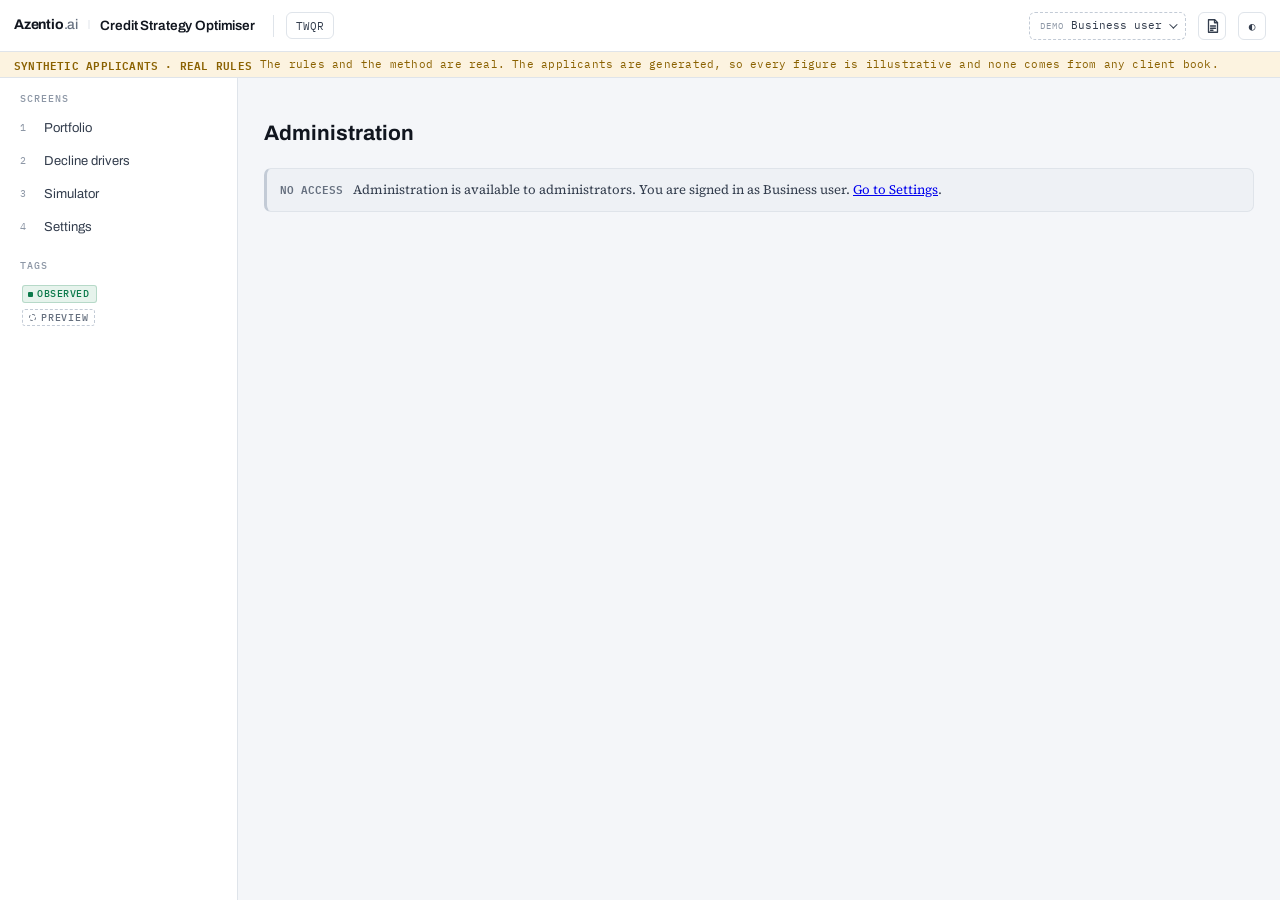
==== commit b2096710: "C5: one pattern on every screen, business names, pills on figures, each fact once - Portfolio's defa" ====
--- a/ui/admin.html
+++ b/ui/admin.html
@@ -35,7 +35,7 @@
 
   <div class="demostrip" data-note="sh_strip">
     <b>SYNTHETIC APPLICANTS · REAL RULES</b>
-    <span id="demostriptext"></span>
+    <span id="demostriptext">The rules and the method are real. The applicants are generated, so every figure is illustrative and none comes from any client book.</span>
   </div>
 
   <div class="body">
--- a/ui/client.css
+++ b/ui/client.css
@@ -89,11 +89,53 @@
 
 /* ---------------------------------------------------------- funnel view */
 .ffunnelhost { width: 100%; }
-.fsvg { display: block; overflow: visible; font-family: var(--ui); }
-.fsvg .f-band { fill: var(--obs); opacity: .88; }
-.fsvg .f-band.is-end { opacity: 1; }
-.fsvg .f-conn { fill: var(--obs); opacity: .26; }
-.fsvg .f-total { stroke: var(--ink-2); stroke-width: 1; }
+.fctl { display: flex; align-items: center; justify-content: flex-end; flex-wrap: wrap; gap: 6px 10px; margin: 0 0 4px; }
+.fstep { font-family: var(--mono); font-size: 11px; color: var(--ink-2); text-align: end; }
+.fstep:empty { display: none; }
+.fstep.is-hint { color: var(--muted); }
+.ffunnelhost { border-radius: 6px; }
+.ffunnelhost:focus { outline: none; }
+.ffunnelhost:focus-visible { outline: 2px solid var(--pred); outline-offset: 4px; }
+.ffunnelhost.is-quiet:focus-visible { outline: none; }
+.freset { font-family: var(--ui); font-size: 11.5px;
+           font-weight: 500; color: var(--muted); background: var(--surface); border: 1px solid var(--line);
+           border-radius: 5px; padding: 3px 9px; cursor: pointer; }
+.freset::before { content: "↺ "; }
+.freset:hover { color: var(--ink); border-color: var(--line-hard); }
+.freset:focus-visible { outline: 2px solid var(--pred); outline-offset: 2px; }
+
+/* The glass is achromatic: greys from the ink and white highlights, so the only colour in the
+   vessel is the OBSERVED green of the applicants still in. */
+.fsvg { display: block; overflow: visible; font-family: var(--ui);
+        --glass-a: color-mix(in srgb, var(--muted) 5%, transparent);
+        --glass-b: color-mix(in srgb, var(--muted) 22%, transparent);
+        --glass-edge: color-mix(in srgb, var(--ink) 34%, transparent);
+        --glass-hi: rgba(255, 255, 255, .95);
+        --glass-shadow: rgba(17, 22, 31, .18); }
+@media (prefers-color-scheme: dark) {
+  :root:not([data-theme="light"]) .fsvg { --glass-a: rgba(200, 215, 235, .03); --glass-b: rgba(200, 215, 235, .13);
+    --glass-edge: rgba(200, 215, 235, .38); --glass-hi: rgba(255, 255, 255, .4); --glass-shadow: rgba(0, 0, 0, .55); }
+}
+:root[data-theme="dark"] .fsvg { --glass-a: rgba(200, 215, 235, .03); --glass-b: rgba(200, 215, 235, .13);
+  --glass-edge: rgba(200, 215, 235, .38); --glass-hi: rgba(255, 255, 255, .4); --glass-shadow: rgba(0, 0, 0, .55); }
+.fsvg .s-glass-a { stop-color: var(--glass-a); }
+.fsvg .s-glass-b { stop-color: var(--glass-b); }
+.fsvg .s-liq-edge { stop-color: var(--obs); stop-opacity: .32; }
+.fsvg .s-liq-mid { stop-color: var(--obs); stop-opacity: .12; }
+.fsvg .s-obs { stop-color: var(--obs); }
+.fsvg .s-obs-lite { stop-color: color-mix(in srgb, var(--obs) 72%, white); }
+.fsvg .s-obs-deep { stop-color: color-mix(in srgb, var(--obs) 72%, black); }
+.fsvg .f-gbody, .fsvg .f-glass { fill: url(#fg-body); }
+.fsvg .f-glass { stroke: var(--glass-edge); stroke-width: 1.1; }
+.fsvg .f-gedge { fill: none; stroke: var(--glass-edge); stroke-width: 1.3; stroke-linejoin: round; }
+.fsvg .f-ghi { fill: none; stroke: var(--glass-hi); stroke-width: 3.5; stroke-linecap: round; stroke-linejoin: round; opacity: .85; }
+.fsvg .f-ghi.is-thin { stroke-width: 1.5; opacity: .6; }
+.fsvg .f-gshadow { fill: var(--glass-shadow); }
+.fsvg .f-liquid { fill: url(#fg-liquid); }
+.fsvg .f-disc { fill: url(#fg-disc); }
+.fsvg .f-disc.is-end { fill: url(#fg-disc-end); }
+.fsvg .f-disc-under { fill: color-mix(in srgb, var(--obs) 72%, black); opacity: .55; }
+.fsvg .f-disc-ring { fill: none; stroke: var(--glass-hi); stroke-width: 1; opacity: .45; }
 .fsvg .f-blabel { font-family: var(--mono); font-size: 11px; fill: var(--ink-2); font-variant-numeric: tabular-nums; }
 .fsvg .f-blabel.is-in { fill: var(--on-obs); font-weight: 500; }
 .fsvg .f-blabel.is-end { font-weight: 600; fill: var(--ink); }
@@ -270,27 +312,71 @@
 .simtools .fseg { flex-wrap: wrap; max-width: 100%; }
 .simtools .fseg button { white-space: nowrap; }
 
-.simcols, .simlist li { grid-template-columns: 22px minmax(0, 1fr) 70px max-content; }
-.simcols > span:nth-child(2) { text-align: start; }
-.simcols > span:nth-child(3) { text-align: end; }
-.simlist li { display: grid; gap: 10px; align-items: start; }
-.simlist li.simempty { display: block; color: var(--muted); }
-.simlist .rc { display: flex; flex-direction: column; align-items: flex-end; }
-.simlist .rc small { font-size: 9.5px; color: var(--faint); }
-.simlist .rl { white-space: normal; }
-.simlist li.is-off .rl { text-decoration: line-through; text-decoration-color: var(--faint); color: var(--muted); }
-.simlist li.is-edited { background: var(--sunken); box-shadow: 0 0 0 4px var(--sunken); border-radius: 4px; }
-.simsw { display: grid; place-items: center; padding-top: 2px; cursor: pointer; }
-.simsw input { margin: 0; width: 15px; height: 15px; accent-color: var(--ink-2); cursor: inherit; }
-.simsw.is-disabled { cursor: not-allowed; opacity: .5; }
+.simcols, .simpick { display: grid; grid-template-columns: minmax(0, 1fr) 92px 84px; gap: 12px; align-items: center; }
+.simcols { padding: 0 8px 6px; font-size: 10.5px; letter-spacing: .04em; text-transform: uppercase; color: var(--faint);
+  border-bottom: 1px solid var(--line); }
+.simcols > span:nth-child(n+2) { text-align: end; }
+.simstage { border-bottom: 1px solid var(--line-soft); }
+.simstage > summary { list-style: none; display: flex; align-items: baseline; gap: 8px; padding: 10px 2px 6px; cursor: pointer; }
+.simstage > summary::-webkit-details-marker { display: none; }
+.simstage > summary::before { content: '▸'; color: var(--faint); font-size: 11px; transition: transform .15s; }
+.simstage[open] > summary::before { transform: rotate(90deg); }
+.simstage > summary b { font-size: 12.5px; font-weight: 600; color: var(--ink); }
+.simstage > summary .fig { font-size: 11.5px; color: var(--muted); }
+.simstage > .fmore { margin: 2px 0 10px; }
+.simlist { list-style: none; margin: 0 0 6px; padding: 0; }
+.simlist li + li { border-top: 1px solid var(--line-soft); }
+.simpick { width: 100%; padding: 8px; border: 0; border-radius: 5px; background: none; font: inherit; color: inherit;
+  text-align: start; cursor: pointer; }
+.simpick:hover { background: var(--sunken); }
+.simpick:focus-visible { outline: 2px solid var(--ink); outline-offset: -2px; }
+.simrule.is-picked > .simpick { background: var(--sunken); box-shadow: inset 3px 0 0 var(--ink-2); }
+.simpick .rn { display: flex; flex-direction: column; gap: 2px; min-width: 0; }
+.simpick .rl { font-size: 13px; color: var(--ink); white-space: normal; }
+.simpick .rid { font-family: var(--mono); font-size: 11px; color: var(--faint); }
+.simpick .rc { font-family: var(--mono); font-size: 13px; text-align: end; color: var(--ink); }
+.simrule.is-off > .simpick .rl { text-decoration: line-through; text-decoration-color: var(--faint); color: var(--muted); }
+.simstatus { justify-self: end; display: inline-flex; align-items: center; font-size: 11px; line-height: 1.6;
+  padding: 0 6px; border-radius: 3px; border: 1px solid var(--line); color: var(--muted); white-space: nowrap; }
+.simstatus.is-off, .simstatus.is-changed { color: var(--ink); border-color: var(--ink-2); font-weight: 600; }
+.simstatus.is-locked { color: var(--faint); border-color: transparent; padding-inline: 0; }
+.simstatus .rlock { margin-inline-end: 4px; }
+.simempty { color: var(--muted); font-size: 13px; }
 .simwhy { color: var(--faint); font-style: italic; }
 .simtag { color: var(--ink); border: 1px solid var(--line-hard); border-radius: 3px; padding: 0 4px; background: var(--surface); }
-.rcell { display: flex; justify-content: flex-end; }
-.rcell .btn { white-space: nowrap; }
-
-.simeditor { grid-column: 2 / -1; border: 1px solid var(--line); border-radius: 7px; padding: 10px 12px; background: var(--surface); }
-.simedrow { display: flex; flex-wrap: wrap; gap: 6px 14px; align-items: center; justify-content: space-between; padding: 4px 0; }
-.simedk { font-size: 11.5px; color: var(--muted); }
+
+/* The rule detail: in the side column, or under its row once the layout stacks. */
+.simdetail { padding: 14px 16px; }
+.simdetail.is-inline { margin: 0 0 10px; padding: 12px; border: 1px solid var(--line); border-radius: 7px; background: var(--surface); }
+.rdhead { display: flex; justify-content: space-between; gap: 12px; align-items: flex-start; }
+.rdname { margin: 0; font-size: 15px; font-weight: 600; color: var(--ink); line-height: 1.35; }
+.rdsub { margin: 3px 0 0; font-size: 11.5px; color: var(--muted); }
+.rdsub .rid { font-family: var(--mono); }
+.rdclose { flex: none; width: 28px; height: 28px; border: 1px solid var(--line); border-radius: 6px; background: var(--surface);
+  color: var(--muted); font-size: 16px; line-height: 1; cursor: pointer; }
+.rdclose:hover { color: var(--ink); border-color: var(--line-hard); }
+.rdwhen { margin: 10px 0 0; font-size: 13px; line-height: 1.55; color: var(--ink-2); }
+.rdwhen b { color: var(--ink); font-weight: 600; }
+.rdlock { margin: 12px 0 0; padding: 10px 12px; border-radius: 6px; background: var(--sunken); font-size: 12.5px; color: var(--ink-2); }
+.rdfacts { display: grid; grid-template-columns: repeat(auto-fit, minmax(96px, 1fr)); gap: 8px; margin: 14px 0 0; }
+.rdfacts > div { border: 1px solid var(--line); border-radius: 6px; padding: 7px 9px; }
+.rdfacts dt { font-size: 10.5px; color: var(--muted); }
+.rdfacts dd { margin: 2px 0 0; font-family: var(--mono); font-size: 14px; color: var(--ink); }
+.rdverdict { margin: 8px 0 0; font-size: 12px; color: var(--muted); }
+.simdetail .simtoggle { margin-top: 10px; border-top: 1px solid var(--line-soft); }
+.rdsep { margin: 12px 0 4px; font-size: 10.5px; letter-spacing: .04em; text-transform: uppercase; color: var(--faint); }
+.rdsteps { list-style: none; margin: 0; padding: 0; font-size: 12.5px; }
+.rdsteps li { display: flex; justify-content: space-between; gap: 10px; padding: 4px 0; }
+.simednow { color: var(--muted); }
+@media (max-width: 640px) {
+  .simcols, .simpick { grid-template-columns: minmax(0, 1fr) 56px 70px; gap: 8px; }
+  .simcols > span:nth-child(2) { font-size: 0; }
+  .simcols > span:nth-child(2)::after { content: 'Alone'; font-size: 10.5px; }
+}
+@media (prefers-reduced-motion: reduce) { .simstage > summary::before { transition: none; } }
+
+.simedrow { display: flex; flex-wrap: wrap; gap: 6px 10px; align-items: center; padding: 6px 0; }
+.simedk { font-size: 11.5px; color: var(--muted); flex-basis: 100%; }
 .simedv { display: inline-flex; flex-wrap: wrap; gap: 6px; align-items: center; font-family: var(--mono); font-size: 12px; }
 .simedv .siminput { width: 96px; }
 .simnote { margin: 8px 0 0; font-size: 11.5px; line-height: 1.5; color: var(--muted); }
@@ -306,11 +392,430 @@
 .simbusy { font-family: var(--mono); font-size: 11px; color: var(--muted); }
 .fmore:disabled { opacity: .45; cursor: default; }
 
-.simgoal { display: flex; flex-wrap: wrap; gap: 14px 22px; align-items: flex-end; }
-.simfield { display: grid; gap: 4px; font-size: 12px; color: var(--ink-2); font-weight: 500; }
-.simfield small { font-family: var(--mono); font-size: 10px; color: var(--faint); font-weight: 400; }
-.simunit { display: inline-flex; align-items: center; gap: 4px; font-family: var(--mono); }
-.simunit .siminput { width: 82px; }
 .simfrozen { margin-top: 12px; display: flex; flex-wrap: wrap; gap: 6px; align-items: center; }
 .simfrozen .simnote { flex-basis: 100%; }
 .simfrozen .chip[aria-pressed="true"] { background: var(--sunken); color: var(--muted); text-decoration: line-through; }
+
+/* ------------------------------------------------------------ simulator: CEO view
+   Three views behind one segmented control. The outcome bar sticks to the top of the canvas so
+   the answer is always in view. Chroma is still provenance only: --obs for counted figures,
+   --inf for estimates, --nm for no estimate, --breach for the bad-rate limit alone. */
+.simhead { display: flex; flex-wrap: wrap; gap: 12px 20px; align-items: flex-end; justify-content: space-between; }
+.simhead p { margin: 4px 0 0; }
+.simviews button { font-size: 13px; padding: 6px 14px; }
+.simmode { margin: -8px 0 14px; font-size: 12px; color: var(--muted); }
+.simmode code { font-family: var(--mono); font-size: 11px; }
+
+.c-obs { color: var(--obs); }
+.c-inf { color: var(--inf); }
+.c-nm  { color: var(--nm); }
+
+.simsticky { position: sticky; top: 0; z-index: 5; background: var(--paper); padding: 6px 0 2px; margin: -6px 0 14px; }
+.simout { display: flex; flex-wrap: wrap; gap: 1px; background: var(--line); border: 1px solid var(--line);
+          border-radius: 9px; overflow: hidden; box-shadow: var(--shadow-sm); }
+.simout .so { flex: 1 1 180px; background: var(--surface); padding: 12px 16px; display: flex; flex-direction: column; gap: 3px; min-width: 0; }
+.simout .so .k { font-family: var(--mono); font-size: 10px; letter-spacing: .08em; text-transform: uppercase; color: var(--faint); }
+.simout .so .v { font-family: var(--mono); font-size: 24px; letter-spacing: -.02em; color: var(--ink); white-space: nowrap; }
+.simout .so .v s { font-size: 15px; color: var(--faint); text-decoration-thickness: 1px; }
+.simout .so .d { font-family: var(--mono); font-size: 11.5px; color: var(--muted); }
+.simout .so.is-breach { box-shadow: inset 0 -3px 0 var(--breach); }
+.simout .so.is-breach .d { color: var(--breach); }
+.simout .so-hint { justify-content: center; font-size: 13px; color: var(--muted); }
+.simout.is-today .so .v { font-size: 20px; }
+
+.simmore { margin-top: 8px; }
+.simmore > summary { cursor: pointer; font-size: 12.5px; color: var(--ink-2); width: max-content; max-width: 100%;
+                     list-style: none; display: inline-flex; align-items: center; gap: 6px; }
+.simmore > summary::-webkit-details-marker { display: none; }
+.simmore > summary::before { content: '▸'; font-size: 12px; color: var(--faint); transition: transform .15s; }
+.simmore[open] > summary::before { transform: rotate(90deg); }
+.simmore > summary:hover { color: var(--ink); }
+.simmorebody { margin-top: 8px; }
+.simsticky .simmorebody { background: var(--surface); border: 1px solid var(--line); border-radius: 8px; padding: 12px 14px;
+                          max-height: 40vh; overflow: auto; }
+.simverdict { margin: 0 0 10px; font-size: 13px; line-height: 1.55; color: var(--ink-2); }
+
+.simlegend { display: flex; flex-wrap: wrap; gap: 4px 16px; margin-top: 8px; font-size: 11.5px; color: var(--muted); }
+.simlegend span { display: inline-flex; align-items: center; gap: 6px; }
+.simlegend i { width: 9px; height: 9px; border-radius: 50%; background: currentColor; }
+
+/* the chart */
+.simchart svg { display: block; width: 100%; height: auto; font-family: var(--mono); }
+.simchart .grid { stroke: var(--line-soft); stroke-width: 1; }
+.simchart .tick { fill: var(--faint); font-size: 11.5px; }
+.simchart .axis { fill: var(--muted); font-size: 12px; font-family: var(--ui); }
+.simchart .over { fill: var(--breach-wash); opacity: .7; }
+.simchart .ceil { stroke: var(--breach); stroke-width: 1.5; stroke-dasharray: 5 4; }
+.simchart .ceil-t { fill: var(--breach); }
+.simchart .tgt { stroke: var(--ink-2); stroke-width: 1; stroke-dasharray: 3 4; }
+.simchart .lbl { fill: var(--ink-2); font-size: 12.5px; font-family: var(--ui); font-weight: 600; }
+.simchart .tgt-t { font-weight: 500; fill: var(--muted); }
+.simchart .move { stroke: var(--line-hard); stroke-width: 1.3; }
+.simchart .pt circle { stroke: var(--surface); stroke-width: 2; }
+.simchart .pt.is-today circle { fill: var(--obs); }
+.simchart .pt.is-obs circle { fill: var(--obs); }
+.simchart .pt.is-inf circle { fill: var(--inf); }
+.simchart .pt.is-breach circle { fill: var(--inf); stroke: var(--breach); stroke-width: 2.5; }
+
+/* presets */
+.simpresets { display: grid; grid-template-columns: repeat(auto-fit, minmax(220px, 1fr)); gap: 10px; margin-bottom: 16px; }
+.simpreset { text-align: start; border: 1px solid var(--line); border-radius: 9px; background: var(--surface); padding: 13px 15px;
+             cursor: pointer; display: flex; flex-direction: column; gap: 5px; font-family: var(--ui); color: var(--ink-2);
+             transition: border-color .15s, background .15s; }
+.simpreset:hover:not(:disabled) { border-color: var(--line-hard); background: var(--sunken); }
+.simpreset b { font-size: 14px; color: var(--ink); font-weight: 600; }
+.simpreset span { font-size: 12.5px; line-height: 1.45; color: var(--muted); }
+.simpreset em { font-size: 11px; color: var(--faint); }
+.simpreset.is-on { border-color: var(--ink); box-shadow: inset 0 0 0 1px var(--ink); }
+.simpreset:disabled { cursor: not-allowed; opacity: .6; }
+
+/* sliders */
+.simslider + .simslider { margin-top: 18px; }
+.sshead { display: flex; justify-content: space-between; align-items: baseline; gap: 10px; }
+.sshead b { font-size: 13px; font-weight: 600; color: var(--ink); }
+.sshead .fig { font-family: var(--mono); font-size: 18px; color: var(--ink); }
+.sshead small { font-size: 10.5px; color: var(--faint); }
+.simslider input[type="range"] { width: 100%; margin: 10px 0 4px; accent-color: var(--ink-2); cursor: pointer;
+  background: linear-gradient(var(--ink-2), var(--ink-2)) no-repeat var(--today) 50% / 2px 14px; }
+.simslider input[type="range"]:disabled { cursor: progress; opacity: .6; }
+.ssends { display: flex; justify-content: space-between; font-family: var(--mono); font-size: 10.5px; color: var(--faint); }
+
+/* the busiest rules as switches */
+.simswitches { list-style: none; margin: 0 0 4px; padding: 0; }
+.simswitches li + li { border-top: 1px solid var(--line-soft); }
+/* position: relative keeps the hidden checkbox inside the scrolling canvas. Without it the
+   checkbox is placed against the page, and focusing it scrolls the whole window. */
+.simtoggle { position: relative; display: grid; grid-template-columns: 34px minmax(0, 1fr); gap: 12px; align-items: center; padding: 9px 0; cursor: pointer; }
+.simtoggle input { position: absolute; opacity: 0; width: 1px; height: 1px; }
+.simtoggle i { width: 32px; height: 18px; border-radius: 9px; background: var(--line-hard); position: relative; transition: background .15s; }
+.simtoggle i::after { content: ''; position: absolute; top: 2px; inset-inline-start: 2px; width: 14px; height: 14px; border-radius: 50%;
+                      background: var(--surface); transition: transform .15s; }
+.simtoggle input:checked + i { background: var(--ink-2); }
+.simtoggle input:checked + i::after { transform: translateX(14px); }
+.simtoggle input:focus-visible + i { outline: 2px solid var(--pred); outline-offset: 2px; }
+.simtoggle.is-disabled { cursor: not-allowed; opacity: .55; }
+.simtoggle .rn { display: flex; flex-direction: column; gap: 2px; min-width: 0; }
+.simtoggle .rl { font-size: 13px; color: var(--ink); }
+.simtoggle .rsub { font-size: 11.5px; color: var(--muted); }
+.simswitches li.is-off .rl { text-decoration: line-through; text-decoration-color: var(--faint); color: var(--muted); }
+@media (prefers-reduced-motion: reduce) { .simtoggle i, .simtoggle i::after { transition: none; } }
+
+/* the waterfall */
+.wfall { display: grid; grid-template-columns: minmax(0, 2fr) minmax(56px, 1fr) max-content 24px; column-gap: 10px; row-gap: 6px; }
+.wrow { display: grid; grid-template-columns: subgrid; grid-column: 1 / -1; align-items: center; min-height: 30px; }
+.wl { display: flex; gap: 8px; align-items: flex-start; font-size: 12.5px; color: var(--ink-2); min-width: 0; overflow-wrap: anywhere; }
+.wl > span:last-child { display: flex; flex-direction: column; gap: 1px; }
+.wl small { font-family: var(--mono); font-size: 10.5px; color: var(--muted); }
+.wt { position: relative; height: 16px; background: var(--sunken); border-radius: 3px; }
+.wt i { position: absolute; inset-block: 0; display: block; border-radius: 3px; background: var(--obs); }
+.wrow.is-base .wt i { background: var(--ink-2); opacity: .35; }
+.wrow.is-total .wt i { opacity: .7; }
+.wrow.is-down .wt i { background: var(--ink-2); }
+.wrow.is-total { border-top: 1px solid var(--line); padding-top: 6px; font-weight: 600; }
+.wv { font-family: var(--mono); font-size: 12.5px; text-align: end; color: var(--ink); white-space: nowrap; }
+.iconbtn.sm { width: 24px; height: 24px; font-size: 13px; }
+
+/* goal-seek */
+.simgrid.is-goal { grid-template-columns: minmax(0, 1fr) minmax(0, 1.15fr); margin-top: 16px; }
+@media (max-width: 1180px) { .simgrid.is-goal { grid-template-columns: minmax(0, 1fr); } }
+.simreco { border: 1px solid var(--line); border-inline-start: 3px solid var(--obs); border-radius: 8px; padding: 14px 16px; background: var(--surface); }
+.simreco.is-short { border-inline-start-color: var(--nm); }
+.simreco .rtag { font-family: var(--mono); font-size: 10px; letter-spacing: .08em; text-transform: uppercase; color: var(--faint); }
+.simreco .rhead { margin: 6px 0 8px; font-size: 16px; line-height: 1.5; color: var(--ink-2); }
+.simreco .rhead b { color: var(--ink); }
+.rfig { margin: 0 0 10px; font-size: 13px; color: var(--muted); line-height: 1.55; }
+.rfig .fig { font-family: var(--mono); color: var(--ink); }
+.opt h4 small { font-weight: 400; color: var(--muted); font-size: 11.5px; }
+.simsticky > .specnum { position: absolute; top: 0; inset-inline-end: -10px; }
+.simkicker { margin: 0 0 8px; font-family: var(--mono); font-size: 10px; letter-spacing: .08em; text-transform: uppercase; color: var(--faint); }
+.simsticky .caveat { margin: 8px 0 0; }
+.simslider .simnote { margin-top: 4px; }
+
+/* ------------------------------------------------------------ goal-seek: waiting
+   The result's shape in grey while the search runs. Achromatic on purpose: chroma is provenance,
+   and nothing here is a number yet. The three stage lines take turns on a 9s loop. */
+.btn .spin { display: inline-block; width: 11px; height: 11px; margin-inline-end: 7px; vertical-align: -1px;
+             border: 1.5px solid currentColor; border-inline-end-color: transparent; border-radius: 50%;
+             animation: gw-spin .8s linear infinite; }
+.goalwait { margin-top: 16px; }
+.gwbar { height: 3px; border-radius: 2px; background: var(--sunken); overflow: hidden; position: relative; }
+.gwbar i { position: absolute; inset-block: 0; width: 34%; border-radius: 2px; background: var(--ink-2);
+           animation: gw-slide 1.4s cubic-bezier(.45, 0, .25, 1) infinite; }
+.gwstages { position: relative; height: 20px; margin: 10px 0 2px; font-size: 13px; color: var(--ink-2); }
+.gwstages span { position: absolute; inset-inline-start: 0; top: 0; white-space: nowrap; opacity: 0;
+                 animation: gw-stage 9s ease-in-out infinite; }
+.gwstages .sr { position: absolute; width: 1px; height: 1px; overflow: hidden; clip: rect(0 0 0 0); opacity: 1; animation: none; }
+.gwcard { border: 1px solid var(--line); border-inline-start: 3px solid var(--line-hard); border-radius: 8px;
+          padding: 16px; background: var(--surface); display: flex; flex-direction: column; gap: 10px; }
+.sk { display: block; height: 10px; border-radius: 4px; position: relative; overflow: hidden; background: var(--sunken); }
+.sk.tall { height: 16px; }
+.sk.skbtn { height: 30px; margin-top: 6px; border-radius: 6px; }
+.sk::after { content: ''; position: absolute; inset: 0; transform: translateX(-100%);
+             background: linear-gradient(90deg, transparent, color-mix(in srgb, var(--surface) 70%, transparent), transparent);
+             animation: gw-shimmer 1.6s ease-in-out infinite; }
+.sk.w30 { width: 30%; } .sk.w40 { width: 40%; } .sk.w70 { width: 70%; } .sk.w80 { width: 80%; } .sk.w90 { width: 90%; }
+.gwchart { border: 1px solid var(--line); border-radius: 8px; background: var(--surface); padding: 12px; }
+.gwchart svg { display: block; width: 100%; height: 220px; }
+.gwchart .gl { stroke: var(--line-soft); stroke-width: .3; vector-effect: non-scaling-stroke; }
+.gwchart .ceil { stroke: var(--line-hard); stroke-width: 1; stroke-dasharray: 4 3; vector-effect: non-scaling-stroke; }
+.gwchart circle { fill: var(--ink-2); opacity: 0; animation: gw-dot 3.1s ease-out infinite; }
+.gwchart circle.today { fill: var(--faint); opacity: 1; animation: none; }
+.gwchart .scan { fill: var(--ink); opacity: .04; animation: gw-scan 3.1s linear infinite; }
+@keyframes gw-spin { to { transform: rotate(360deg); } }
+@keyframes gw-slide { 0% { inset-inline-start: -34%; } 100% { inset-inline-start: 100%; } }
+@keyframes gw-shimmer { to { transform: translateX(100%); } }
+@keyframes gw-stage { 0% { opacity: 0; transform: translateY(4px); } 4%, 30% { opacity: 1; transform: none; }
+                      34%, 100% { opacity: 0; transform: translateY(-4px); } }
+@keyframes gw-dot { 0% { opacity: 0; } 10% { opacity: .55; } 70% { opacity: .25; } 100% { opacity: 0; } }
+@keyframes gw-scan { from { transform: translateX(0); } to { transform: translateX(86px); } }
+@media (prefers-reduced-motion: reduce) {
+  .btn .spin, .gwbar i, .sk::after, .gwchart .scan { animation: none; }
+  .gwbar i { inset-inline-start: 0; width: 100%; opacity: .3; }
+  .gwchart circle { opacity: .35; animation: none; }
+  .gwstages span { animation: none; }
+  .gwstages span:first-child { opacity: 1; }
+}
+
+/* The side column sits just below the sticky outcome bar (--simstick is measured after each render)
+   and scrolls inside itself, so the chart and the steps stay in view while the controls scroll. */
+@media (min-width: 1181px) {
+  .simsticky ~ .simgrid .simside { top: var(--simstick, 12px); max-height: var(--simside-max, none); overflow-y: auto;
+                                   overscroll-behavior: contain; border-radius: 9px; }
+  .simsticky ~ .simgrid .simside > .panel { margin-bottom: 0; }
+}
+.simsep { margin: 16px 0 8px; padding-top: 12px; border-top: 1px solid var(--line-soft);
+          font-family: var(--mono); font-size: 10px; letter-spacing: .08em; text-transform: uppercase; color: var(--faint); }
+
+/* goal-seek: one sentence, button level with the inputs; "today" hangs under each input */
+.goalform { display: flex; flex-wrap: wrap; align-items: center; gap: 10px 12px; padding-bottom: 18px; }
+.goalform .gl { font-size: 14px; color: var(--ink-2); }
+.goalform .gin { position: relative; display: inline-flex; align-items: center; gap: 5px; font-family: var(--mono); font-size: 14px; color: var(--ink-2); }
+.goalform .siminput { width: 76px; height: 36px; font-size: 15px; padding: 0 10px; text-align: end; }
+.goalform .gin small { position: absolute; top: 100%; inset-inline-start: 2px; margin-top: 3px; white-space: nowrap;
+                       font-size: 10.5px; color: var(--faint); }
+.goalform .btn { height: 36px; padding: 0 18px; margin-inline-start: 6px; }
+/* The simulator's own sticky layout needs the room; other screens keep their bottom padding. */
+.canvaswrap:has(.simsticky) { padding-bottom: 20px; }
+.simside .panelbody .simchart + .simlegend { margin-top: 4px; }
+.simside .simsep { margin-top: 12px; }
+
+/* ---------------------------------------------------------------- product and period (TODO A4, B1) */
+.ctxwrap { position: relative; display: flex; align-items: center; gap: 6px; flex: 0 0 auto; }
+/* The top bar is crowded: the dates go first (the period line on each screen repeats them), then
+   the rules count, which the demo strip also carries. */
+@media (max-width: 1180px) { .ctxwrap .chip .ctxdates { display: none; } }
+@media (max-width: 1020px) { #ruleschip { display: none; } }
+.ctxwrap .chip .caret { color: var(--faint); font-size: 9px; }
+.ctxwrap .chip .ctxname { font-weight: 600; color: var(--ink); }
+.ctxwrap .chip .ctxdates { color: var(--muted); }
+.ctxwrap .chip .spin {
+  width: 9px; height: 9px; border-radius: 50%; border: 1.5px solid var(--line-hard);
+  border-top-color: var(--ink-2); animation: ctxspin .8s linear infinite;
+}
+@keyframes ctxspin { to { transform: rotate(360deg); } }
+@media (prefers-reduced-motion: reduce) { .ctxwrap .chip .spin { animation: none; } }
+.ctxmenu {
+  position: absolute; inset-inline-start: 0; top: 34px; z-index: 60; width: 320px; max-width: calc(100vw - 32px);
+  padding: 8px; background: var(--surface); border: 1px solid var(--line-hard); border-radius: 8px;
+  box-shadow: 0 8px 24px rgba(0, 0, 0, .12); font-size: 12.5px; color: var(--ink-2);
+}
+.ctxmenu h5 {
+  margin: 6px 6px 4px; font-family: var(--mono); font-size: 9.5px; font-weight: 500;
+  letter-spacing: .1em; text-transform: uppercase; color: var(--faint);
+}
+.ctxmenu > label { display: flex; align-items: baseline; gap: 8px; padding: 6px; border-radius: 5px; cursor: pointer; }
+.ctxmenu > label:hover { background: var(--sunken); }
+.ctxmenu > label.is-off { cursor: default; color: var(--faint); }
+.ctxmenu > label.is-off:hover { background: none; }
+.ctxmenu > label span { margin-inline-start: auto; font-family: var(--mono); font-size: 10.5px; color: var(--muted); }
+.ctxmenu input[type="radio"] { margin: 0; accent-color: var(--ink-2); align-self: center; }
+.ctxmenu p { margin: 6px; font-size: 11px; line-height: 1.45; color: var(--faint); }
+.ctxmenu code { font-family: var(--mono); font-size: 10.5px; }
+.ctxcustom { display: flex; flex-wrap: wrap; gap: 6px 12px; padding: 2px 6px 6px 28px; }
+.ctxcustom[hidden] { display: none; }
+.ctxcustom label, .ctxadv label { display: flex; align-items: center; gap: 6px; font-size: 11.5px; color: var(--muted); }
+.ctxmenu input[type="date"], .ctxmenu input[type="number"] {
+  height: 26px; padding: 0 6px; border: 1px solid var(--line-hard); border-radius: 5px;
+  background: var(--surface); color: var(--ink); font-family: var(--mono); font-size: 11px;
+}
+.ctxmenu input[type="number"] { width: 52px; }
+.ctxadv { margin: 6px 6px 0; border-top: 1px solid var(--line-soft); padding-top: 6px; }
+.ctxadv summary { cursor: pointer; font-size: 11.5px; color: var(--muted); padding: 2px 0; }
+.ctxadv label { margin: 6px 0 0; }
+.ctxadv p { margin: 6px 0 0; }
+.ctxerr { color: var(--warn) !important; }
+.ctxactions { display: flex; justify-content: flex-end; gap: 6px; margin: 8px 6px 2px; }
+.chip.is-primary { background: var(--ink); color: var(--surface); border-color: var(--ink); font-weight: 600; }
+.chip.is-primary:hover { background: var(--ink-2); border-color: var(--ink-2); }
+.chip.is-primary[disabled] { opacity: .6; cursor: default; }
+.periodline {
+  margin: 8px 0 0 !important; font-family: var(--mono); font-size: 10.5px; line-height: 1.5;
+  color: var(--muted); letter-spacing: .01em;
+}
+.periodline b { color: var(--ink-2); font-weight: 600; }
+.periodline .asof { display: block; color: var(--faint); }
+@media (max-width: 640px) {
+  .ctxmenu { position: fixed; inset-inline: 16px; top: 52px; width: auto; }
+}
+.periodline .warnword { color: var(--warn); }
+.ctxwrap .chip .ctxshort { display: none; font-weight: 600; color: var(--ink); }
+@media (max-width: 640px) {
+  #productchip { display: none; }
+  .ctxwrap .chip .ctxname, .ctxwrap .chip .caret { display: none; }
+  .ctxwrap .chip .ctxshort { display: inline; }
+}
+@media (max-width: 640px) { .topbar { gap: 8px; } }
+
+/* ---------------------------------------------------------------- decline drivers
+   Read-only diagnosis. Dots are INFERRED (the risk of applicants never booked); rules with no
+   estimate sit on a hatched strip, because hatching means NOT MODELLED everywhere. */
+.drinfo { display: inline-block; margin-inline-start: 3px; color: var(--faint); cursor: help; font-family: var(--ui); font-weight: 400; }
+.drinfo:focus-visible { outline: 2px solid var(--focus, var(--ink-2)); outline-offset: 2px; border-radius: 50%; }
+.drchart .drline { stroke: var(--ink-2); stroke-width: 1.3; }
+.drchart .drline-t { fill: var(--ink-2); font-size: 11.5px; font-family: var(--ui); }
+.drchart .drbook { stroke: var(--line-hard); stroke-width: 1; stroke-dasharray: 3 4; }
+.drchart .drbook-t { fill: var(--faint); font-size: 11px; font-family: var(--ui); }
+.drchart .pt.is-inf circle { fill: var(--inf); opacity: .55; }
+.drchart .pt.is-review circle { opacity: 1; }
+.drchart .drhatch-l { stroke: var(--nm); stroke-width: 1.2; }
+.drchart .drstrip { stroke: var(--line); }
+.drchart .drnone line { stroke: var(--nm); stroke-width: 2; }
+.drgroup { border-top: 1px solid var(--line); }
+.drgroup:first-child { border-top: 0; }
+.drgroup > summary { display: flex; align-items: center; gap: 10px; padding: 10px 2px; cursor: pointer; list-style: none; }
+.drgroup > summary::-webkit-details-marker { display: none; }
+.drgroup > summary::before { content: '▸'; color: var(--faint); font-size: 11px; transition: transform .15s; }
+.drgroup[open] > summary::before { transform: rotate(90deg); }
+.drgroup > summary b { font-size: 13px; font-weight: 600; color: var(--ink); }
+.drgroup > summary .fig { font-size: 11.5px; color: var(--muted); }
+.drgroup > .tablewrap { margin-bottom: 10px; }
+.drname { font-size: 13px; color: var(--ink); }
+.drgain { font-family: var(--mono); font-size: 13px; font-weight: 600; color: var(--ink); }
+.drcta { text-align: end; white-space: nowrap; width: 1%; }
+.drtry, .drlink {
+  background: none; border: 0; padding: 4px 0; font: inherit; font-size: 12px; color: var(--ink-2);
+  cursor: pointer; text-decoration: underline; text-underline-offset: 3px; text-decoration-color: var(--line-hard);
+}
+.drtry:hover, .drlink:hover { color: var(--ink); text-decoration-color: currentColor; }
+.drreasons { font-size: 12px; color: var(--muted); line-height: 1.55; }
+.drreasons .fig { color: var(--ink-2); font-size: 11.5px; }
+@media (max-width: 640px) {
+  .drcta { white-space: normal; }
+  .drlosstab th:nth-child(3), .drlosstab td:nth-child(3),
+  .drlosstab th:nth-child(4), .drlosstab td:nth-child(4) { display: none; }
+}
+@media (prefers-reduced-motion: reduce) { .drgroup > summary::before { transition: none; } }
+.tiles.drtiles { grid-template-columns: repeat(3, minmax(0, 1fr)); }
+.drtab table { table-layout: fixed; width: 100%; }
+.drtab th:nth-child(1) { width: 44%; }
+.drtab th:nth-child(2) { width: 22%; }
+.drtab th:nth-child(3) { width: 16%; }
+.drtab th:nth-child(4) { width: 18%; }
+.drtab td { overflow-wrap: anywhere; }
+.drtab .drcta { width: auto; white-space: normal; }
+.drgroup > summary::before { content: ''; width: 0; height: 0; border-block: 4px solid transparent;
+  border-inline-start: 6px solid var(--faint); }
+@media (max-width: 640px) {
+  .tiles.drtiles { grid-template-columns: minmax(0, 1fr); }
+  .drtab th:nth-child(1) { width: 38%; }
+  .drtab th:nth-child(2) { width: 22%; }
+  .drtab th:nth-child(3) { width: 22%; }
+}
+.drtab table.t th { white-space: normal; overflow: visible; text-overflow: clip; vertical-align: bottom; line-height: 1.35; }
+@media (max-width: 640px) {
+  /* Four columns do not fit a phone: each rule becomes a small card, and the figures carry their own labels. */
+  .drtab table.t, .drtab table.t tbody { display: block; }
+  .drtab table.t thead { display: none; }
+  .drtab table.t tr { display: grid; grid-template-columns: auto auto 1fr; align-items: baseline; gap: 6px 14px;
+    padding: 10px 2px; border-bottom: 1px solid var(--line-soft); }
+  .drtab table.t tr:last-child { border-bottom: 0; }
+  .drtab table.t td { display: block; padding: 0; border: 0; text-align: start; }
+  .drtab table.t td:nth-child(1) { grid-column: 1 / -1; }
+  .drtab table.t td[colspan] { grid-column: 1 / -1; }
+  .drtab table.t td:nth-child(2)::before { content: 'Gained if loosened'; }
+  .drtab table.t td:nth-child(3)::before { content: 'Bad rate'; }
+  .drtab table.t td:nth-child(2)::before, .drtab table.t td:nth-child(3)::before {
+    display: block; font-family: var(--mono); font-size: 10px; letter-spacing: .06em; text-transform: uppercase; color: var(--faint); margin-bottom: 2px; }
+  .drtab table.t td[colspan]::before { content: none; }
+  .drtab .drcta { text-align: end; align-self: end; }
+}
+
+/* ---- export (B3) and saved scenarios (B4) */
+.panelhead .csvbtn { margin-inline-start: 6px; padding: 3px 9px; font-size: 11.5px; }
+.simcsv { display: flex; justify-content: flex-end; margin: 6px 0; }
+.simacts { display: flex; flex-wrap: wrap; align-items: center; gap: 8px; margin-top: 10px; }
+.simsticky .simacts { margin: 8px 0 0; }
+.simsave { display: inline-flex; flex-wrap: wrap; gap: 6px; align-items: center; }
+.simsave .siminput { font-family: var(--ui); width: 240px; max-width: 100%; }
+.simsaved { font-size: 12.5px; color: var(--muted); }
+.simsaved b { color: var(--ink); }
+.simerr { font-size: 12px; color: var(--ink); font-weight: 600; }
+.savtab table.t td { vertical-align: top; }
+.savpick { width: 1%; }
+.savpick input { width: 15px; height: 15px; margin: 2px 0 0; accent-color: var(--ink-2); }
+.savname { font-size: 13px; color: var(--ink); }
+.savsteps { margin: 4px 0 0; padding-inline-start: 18px; font-size: 12px; color: var(--muted); line-height: 1.5; }
+.savacts { white-space: nowrap; text-align: end; }
+.savacts .drlink + .drlink { margin-inline-start: 12px; }
+.cmptab table.t th[scope="row"] { font-weight: 500; color: var(--muted); white-space: nowrap; width: 1%; }
+.cmptab table.t td { vertical-align: top; }
+.cmptab .savsteps { color: var(--ink-2); }
+@media (max-width: 640px) {
+  .savtab th:nth-child(3), .savtab td:nth-child(3), .savtab th:nth-child(7), .savtab td:nth-child(7) { display: none; }
+}
+
+/* The committee pack: built on demand into #printpack and shown only when printing. */
+#printpack { display: none; }
+@media print {
+  html.is-printing body > *:not(#printpack) { display: none !important; }
+  html.is-printing, html.is-printing body { background: #fff !important; height: auto; overflow: visible; }
+  html.is-printing #printpack { display: block; }
+  @page { size: A4; margin: 16mm 14mm; }
+}
+#printpack { color: #111; background: #fff; font: 10.5pt/1.45 var(--ui); }
+#printpack * { color: #111; background: none; }
+#printpack h1 { font-size: 18pt; margin: 2mm 0 1mm; font-weight: 600; }
+#printpack h2 { font-size: 11.5pt; margin: 6mm 0 2mm; font-weight: 600; break-after: avoid; }
+#printpack .pp-brand { font-size: 8.5pt; letter-spacing: .06em; text-transform: uppercase; color: #555; }
+#printpack .pp-name { margin: 0; font-size: 12pt; color: #333; }
+#printpack .pp-head { border-bottom: 1.5pt solid #111; padding-bottom: 3mm; margin-bottom: 4mm; }
+#printpack .pp-meta { display: grid; grid-template-columns: 1fr 1fr; gap: 2mm 8mm; margin: 0; }
+#printpack .pp-meta dt { font-size: 8pt; color: #555; text-transform: uppercase; letter-spacing: .04em; }
+#printpack .pp-meta dd { margin: 0; }
+#printpack .pp-warn { margin: 3mm 0 0; padding: 2mm 3mm; border: .75pt solid #111; font-size: 9.5pt; }
+#printpack .pp-note { font-size: 9pt; color: #444; }
+#printpack .pp-steps { margin: 0; padding-inline-start: 6mm; }
+#printpack .pp-steps li { margin-bottom: 2mm; break-inside: avoid; }
+#printpack .pp-t { width: 100%; border-collapse: collapse; font-size: 9.5pt; break-inside: avoid; }
+#printpack .pp-t th, #printpack .pp-t td { text-align: start; padding: 1.5mm 2mm; border-bottom: .5pt solid #bbb; vertical-align: top; }
+#printpack .pp-t thead th { border-bottom: 1pt solid #111; font-size: 8.5pt; color: #333; }
+#printpack .pp-t tr.is-this td { font-weight: 600; }
+#printpack .pp-t small { color: #555; }
+#printpack .savsteps { padding-inline-start: 4mm; margin: 0; }
+#printpack .pp-tag { font-family: var(--mono); font-size: 7.5pt; letter-spacing: .04em; border: .5pt solid #111; padding: 0 1mm; white-space: nowrap; }
+#printpack .pp-key { margin-top: 8mm; border-top: .75pt solid #111; break-inside: avoid; }
+#printpack .pp-key dl { margin: 0; }
+#printpack .pp-key dl > div { display: grid; grid-template-columns: 30mm 1fr; gap: 3mm; margin-bottom: 1.5mm; font-size: 9pt; }
+#printpack .pp-key dd { margin: 0; }
+
+/* ---- Over time (TODO B2): one colour, because every rate here is counted */
+.trlead { margin: 0 0 10px; font-family: var(--prose); font-size: 13.5px; line-height: 1.5; color: var(--ink-2); max-width: 78ch; }
+.trsub { margin: 0 0 10px; display: flex; gap: 6px; flex-wrap: wrap; }
+.trchart .win { fill: var(--sunken); }
+.trchart .wint { fill: var(--muted); font-size: 11px; font-family: var(--ui); }
+.trchart .unjudged { fill: var(--nm-wash); opacity: .55; }
+.trchart .unj-t { fill: var(--muted); font-size: 11.5px; font-family: var(--ui); }
+.trchart .axis { font-size: 12px; }
+.trchart .tl { fill: none; stroke: var(--obs); stroke-width: 2; }
+.trchart .td { fill: var(--obs); stroke: var(--surface); stroke-width: 1.5; }
+.trchart .hit { fill: transparent; }
+.trchart .vl polyline { fill: none; stroke: var(--obs); stroke-width: 1.8; }
+.trchart .vl circle { fill: var(--obs); }
+.trchart .vl .vlt { fill: var(--ink-2); font-size: 11px; font-family: var(--ui); }
+.trchart .vl:hover polyline, .trchart .vl:hover circle { opacity: 1 !important; }
+.trchart .vl:hover polyline { stroke-width: 3.2; }
+.chip[aria-current="true"] { border-color: var(--ink-2); background: var(--sunken); color: var(--ink); font-weight: 600; }
+.trmore { margin-top: 10px; }
+.trmore > summary { cursor: pointer; font-size: 13px; color: var(--muted); }
+.trmore[open] > summary { margin-bottom: 8px; }
+.t tr.is-win td:first-child { box-shadow: inset 3px 0 0 var(--line-hard); }
--- a/ui/settings.css
+++ b/ui/settings.css
@@ -17,6 +17,14 @@
 .su-lead { margin: 0 0 14px; font-family: var(--prose); font-size: 14px; line-height: 1.55; color: var(--muted); max-width: 70ch; }
 .su-sub { margin: 16px 0 8px; font-family: var(--mono); font-size: 9.5px; font-weight: 500; letter-spacing: .09em; text-transform: uppercase; color: var(--faint); }
 .su-sub:first-child { margin-top: 0; }
+/* Detail on demand inside a section: a quiet summary line that opens in place. */
+.su-more > summary { cursor: pointer; list-style: none; font-family: var(--mono); font-size: 9.5px; font-weight: 500;
+  letter-spacing: .09em; text-transform: uppercase; color: var(--muted); padding: 4px 0; }
+.su-more > summary::-webkit-details-marker { display: none; }
+.su-more > summary::before { content: '+'; display: inline-block; width: 1.2em; }
+.su-more[open] > summary::before { content: '−'; }
+.su-more > summary:focus-visible { outline: 2px solid var(--ink); outline-offset: 2px; }
+.su-more[open] > .su-grid { margin-top: 10px; }
 .su-mono { font-family: var(--mono); font-size: 12px; }
 .su-faint { color: var(--faint); }
 .su-muted { color: var(--muted); }
@@ -111,6 +119,65 @@
 /* A value may be a long list (score bands), so it wraps rather than squeezing the label. */
 .su-pv .val { flex: 0 1 auto; max-width: 45%; text-align: end; font-family: var(--mono); font-size: 14px; font-weight: 500; }
 
+/* ------------------------------------------------------------------ tabs and governed settings */
+.su-tabs { display: flex; gap: 6px; flex-wrap: wrap; margin: 0 0 18px; }
+.su-headline { display: flex; align-items: baseline; gap: 18px; flex-wrap: wrap; }
+.su-headline .su-lead { flex: 1 1 280px; margin: 0; }
+.su-big { font-family: var(--mono); font-size: 40px; font-weight: 500; letter-spacing: -.03em; line-height: 1; }
+.su-status { margin: 10px 0 0; font-size: 12px; color: var(--muted); line-height: 1.5; }
+.su-status b { color: var(--ink-2); font-weight: 600; }
+.su-pending { margin-top: 12px; padding: 12px 14px; border: 1px dashed var(--line-hard); border-radius: 8px; background: var(--sunken); }
+.su-pending-h { display: flex; align-items: baseline; gap: 10px; flex-wrap: wrap; }
+.su-pending-h b { font-family: var(--mono); font-size: 14px; font-weight: 500; }
+.su-pending p { margin: 6px 0 10px; font-size: 12.5px; color: var(--ink-2); line-height: 1.5; overflow-wrap: anywhere; }
+.su-flag { font-family: var(--mono); font-size: 9.5px; font-weight: 500; letter-spacing: .09em; color: var(--muted); }
+.su-setting { padding: 14px 0; border-bottom: 1px solid var(--line-soft); }
+.su-setting:first-child { padding-top: 0; }
+.su-setting:last-of-type { border-bottom: 0; }
+.su-setting-h { display: flex; justify-content: space-between; align-items: baseline; gap: 14px; }
+.su-setting-h > div:first-child { min-width: 0; flex: 1 1 60%; }
+.su-setting-h b { display: block; font-size: 13px; font-weight: 600; }
+.su-setting-h span { display: block; font-size: 12px; color: var(--muted); line-height: 1.45; margin-top: 2px; }
+.su-setting-h .val { font-family: var(--mono); font-size: 16px; font-weight: 500; white-space: nowrap; }
+.su-setting .su-row { margin-top: 10px; }
+.su-impact { margin: 8px 0 0; font-size: 12.5px; line-height: 1.5; color: var(--ink-2); }
+.su-form { padding: 12px 14px; border: 1px solid var(--line); border-radius: 8px; }
+.su-form textarea.su-input { font-family: var(--ui); font-size: 12.5px; min-height: 64px; }
+
+/* ------------------------------------------------------------------ administration: overview */
+/* Attention is shown by weight and a word, never by hue: colour is kept for provenance. */
+.su-answer { margin: 0 0 16px; font-size: 15px; line-height: 1.5; color: var(--ink-2); }
+.su-answer b { color: var(--ink); font-weight: 600; }
+.su-cards { display: grid; grid-template-columns: repeat(auto-fill, minmax(230px, 1fr)); gap: 12px; }
+.su-card { min-width: 0; padding: 14px 16px; border: 1px solid var(--line); border-radius: 9px; background: var(--surface); }
+.su-card.is-attn { grid-column: 1 / -1; border: 1.5px solid var(--ink-2); }
+.su-card-h { display: flex; align-items: center; gap: 8px; min-height: 18px; }
+.su-need { font-family: var(--mono); font-size: 9.5px; font-weight: 600; letter-spacing: .09em; padding: 1px 6px;
+  border: 1px solid var(--ink-2); border-radius: 3px; color: var(--ink); }
+.su-card-v { margin-top: 8px; font-size: 13.5px; line-height: 1.45; color: var(--ink); overflow-wrap: anywhere; }
+.su-card-s { display: block; margin-top: 3px; font-size: 12px; color: var(--muted); }
+.su-card.is-big .su-card-v { margin-top: 6px; }
+.su-card-d { margin: 8px 0 0; font-size: 13px; line-height: 1.55; color: var(--ink-2); max-width: 75ch; }
+.su-card .su-row .btn { margin: 0; }
+
+/* ------------------------------------------------------------------ administration: connect a source */
+.su-stepper { display: flex; flex-wrap: wrap; gap: 6px 18px; margin: 0 0 18px; padding: 0; list-style: none; font-size: 12.5px; color: var(--faint); }
+.su-stepper li { display: flex; align-items: center; gap: 7px; }
+.su-stepper li span { display: inline-grid; place-items: center; width: 20px; height: 20px; border: 1px solid var(--line-hard);
+  border-radius: 50%; font-family: var(--mono); font-size: 10.5px; }
+.su-stepper li.is-done { color: var(--muted); }
+.su-stepper li[aria-current="step"] { color: var(--ink); font-weight: 600; }
+.su-stepper li[aria-current="step"] span { border-color: var(--ink); background: var(--ink); color: var(--surface); }
+.su-wizbody { min-width: 0; }
+.su-wizfoot { margin-top: 18px; padding-top: 14px; border-top: 1px solid var(--line-soft); }
+
+/* ------------------------------------------------------------------ administration: audit and licence */
+.su-grid4 { grid-template-columns: repeat(4, minmax(0, 1fr)); }
+.su-tech { margin-top: 18px; font-size: 13px; }
+.su-tech > summary { cursor: pointer; font-family: var(--mono); font-size: 10px; letter-spacing: .09em; text-transform: uppercase; color: var(--faint); }
+.su-tech[open] > summary { margin-bottom: 8px; }
+@media (max-width: 860px) { .su-grid4 { grid-template-columns: repeat(2, minmax(0, 1fr)); } }
+
 /* ------------------------------------------------------------------ accordions */
 .su-acc { background: var(--surface); border: 1px solid var(--line); border-radius: 9px; margin-top: 18px; overflow: hidden; }
 .su-acc > summary {
@@ -137,7 +204,9 @@
   .su-lic { grid-template-columns: minmax(0, 1fr); }
           }
 @media (max-width: 640px) {
-  .su-grid { grid-template-columns: minmax(0, 1fr); }
+  .su-grid, .su-grid4 { grid-template-columns: minmax(0, 1fr); }
+  .su-big { font-size: 32px; }
+  .su-setting-h { flex-wrap: wrap; }
   .su-kv { grid-template-columns: minmax(0, 1fr); }
   .su-kv .k { padding-bottom: 0; border-bottom: 0; }
   .su-kv > div:nth-last-child(-n+2) { border-bottom: 1px solid var(--line-soft); }
